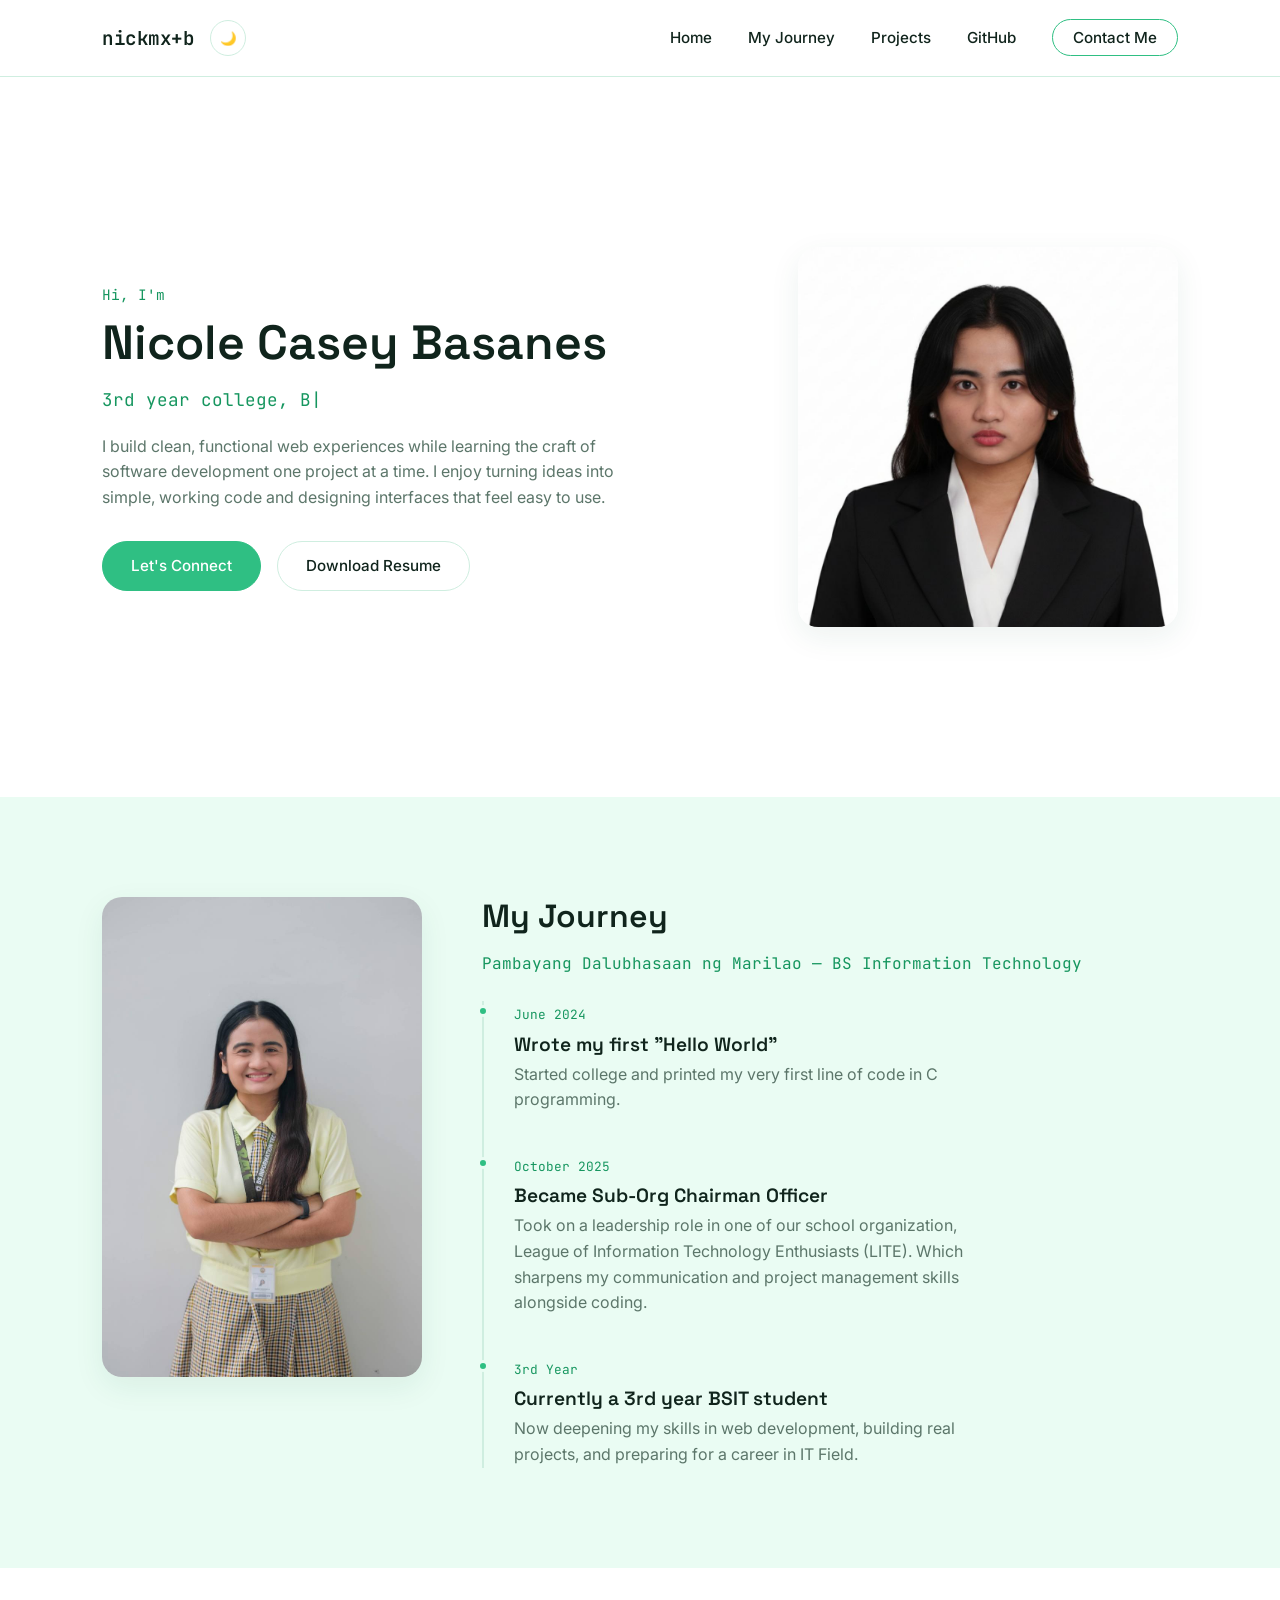
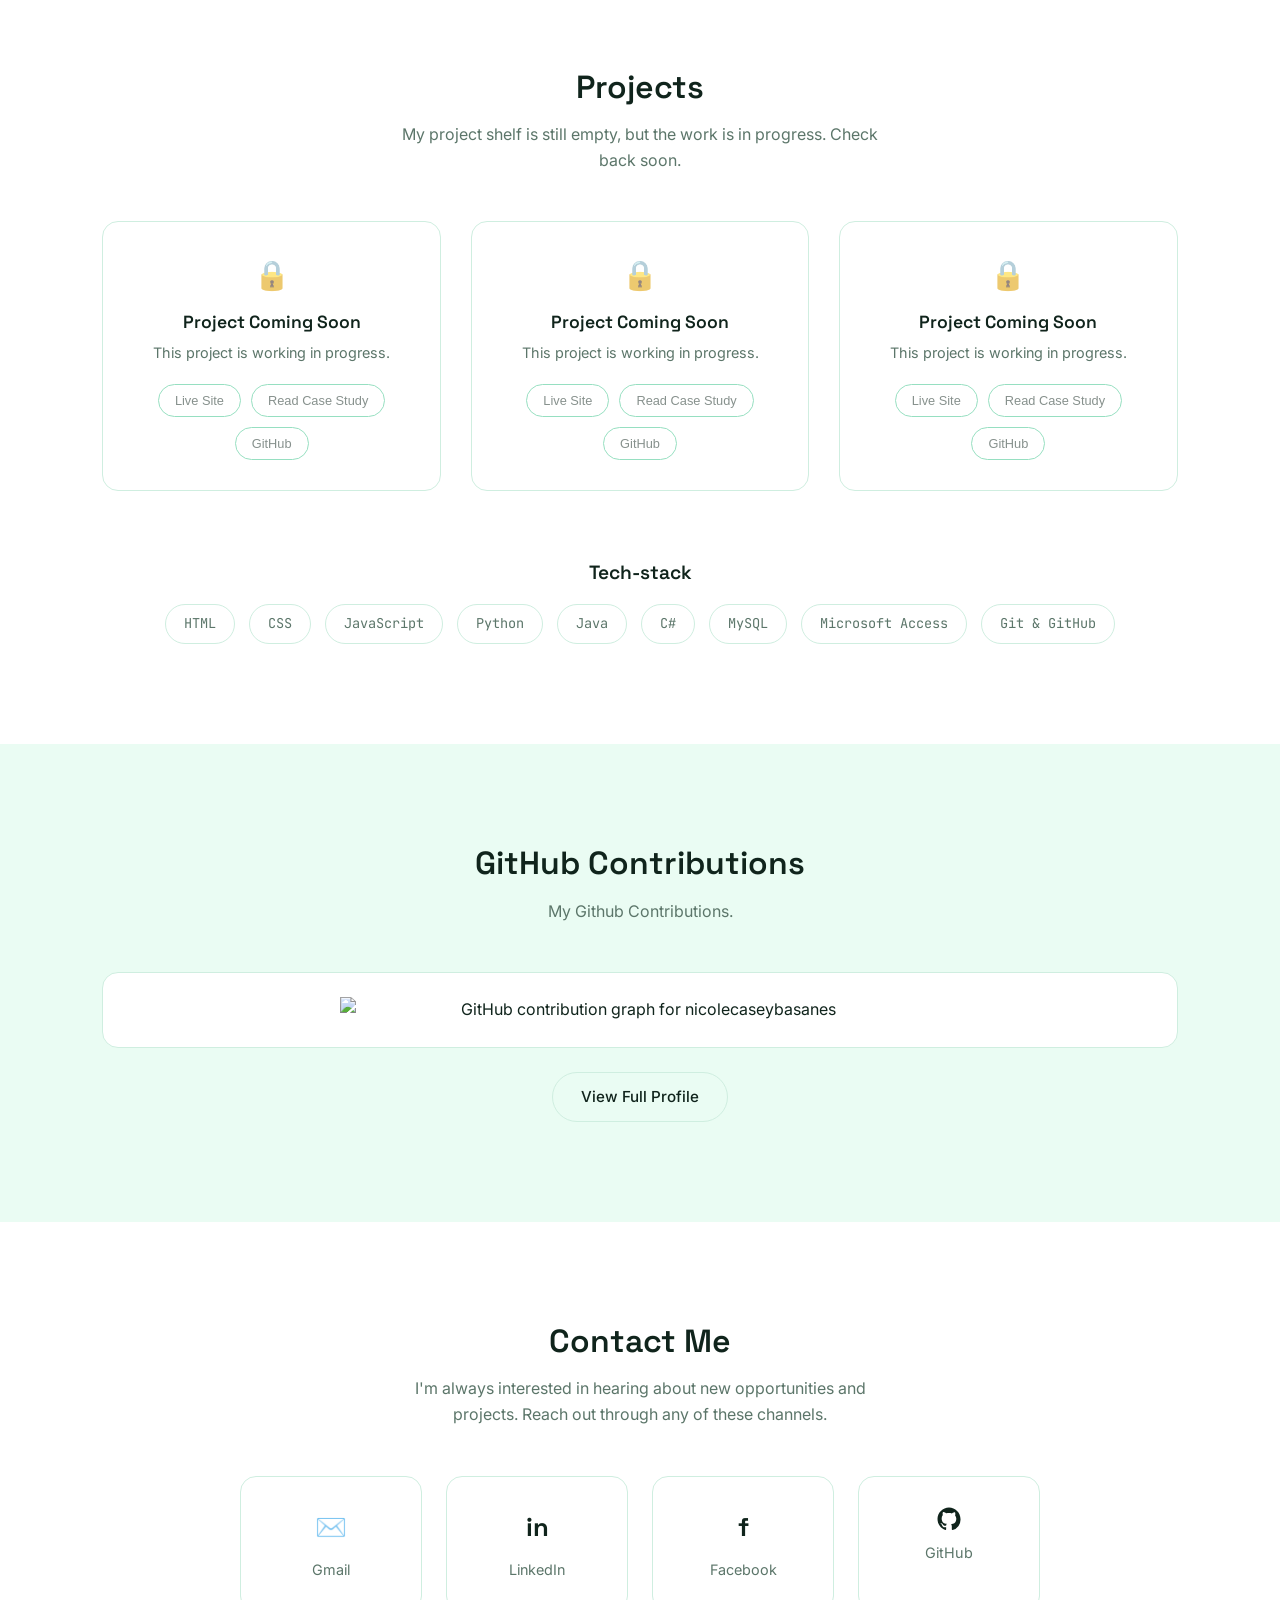
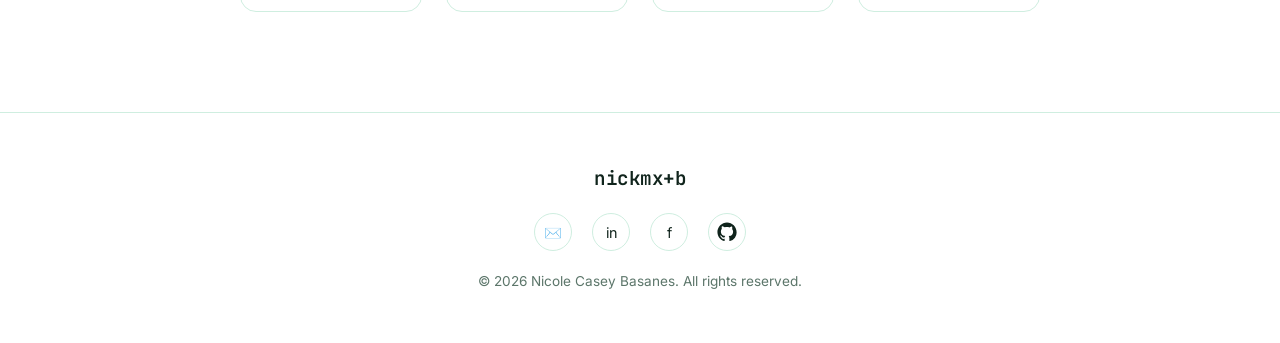
==== index.html @ 247e7fe1 "Added CSS" ====
<!DOCTYPE html>
<html lang="en">
<head>
  <meta charset="UTF-8">
  <meta name="viewport" content="width=device-width, initial-scale=1.0">
  <title>nickmx+b — Portfolio</title>

  <!-- Google Fonts: Space Grotesk (headings), Inter (body), JetBrains Mono (code/logo feel) -->
  <link rel="preconnect" href="https://fonts.googleapis.com">
  <link href="https://fonts.googleapis.com/css2?family=Space+Grotesk:wght@500;600;700&family=Inter:wght@400;500;600&family=JetBrains+Mono:wght@400;500;600&display=swap" rel="stylesheet">

  <!-- External stylesheet -->
  <link rel="stylesheet" href="css/style.css">
</head>
<body>

  <!-- ================= HEADER ================= -->
  <!-- Sticky header: logo + dark mode toggle on the left, nav on the right -->
  <header class="site-header">
    <div class="header-left">
      <span class="logo">nickmx+b</span>

      <!-- Dark mode toggle button -->
      <button id="theme-toggle" class="theme-toggle" aria-label="Toggle dark mode">
        <span class="toggle-icon">🌙</span>
      </button>
    </div>

    <nav class="site-nav">
      <ul class="nav-list">
        <li><a href="#home" class="nav-link">Home</a></li>
        <li><a href="#journey" class="nav-link">My Journey</a></li>
        <li><a href="#projects" class="nav-link">Projects</a></li>
        <li><a href="#github" class="nav-link">GitHub</a></li>
        <li><a href="#contact" class="nav-link nav-contact">Contact Me</a></li>
      </ul>
    </nav>
  </header>

  <main>

    <!-- ================= HOME / HERO SECTION ================= -->
    <section id="home" class="hero">
      <div class="hero-text">
        <p class="hero-eyebrow">Hi, I'm</p>
        <h1 class="hero-name">Nicole Casey Basanes</h1>

        <!-- Typing animation text, driven by script.js -->
        <p class="typing-line">
          <span id="typing-text"></span><span class="cursor">|</span>
        </p>

        <p class="hero-desc">
          I build clean, functional web experiences while learning the craft of software
          development one project at a time. I enjoy turning ideas into simple, working code
          and designing interfaces that feel easy to use.
        </p>

        <!-- Two hero actions: scroll to contact, and download resume -->
        <div class="hero-actions">
          <a href="#contact" class="btn btn-primary">Let's Connect</a>

          <!-- Replace "resume.pdf" with your actual resume file placed in this same folder -->
          <a href="resume.pdf" class="btn btn-outline" download>Download Resume</a>
        </div>
      </div>

      <div class="hero-image">
        <!-- Replace this src with your own photo -->
        <img src="images/photo_2026-05-23_23-17-02.jpg" alt="Photo of Nicole Casey Basanes">
      </div>
    </section>

    <!-- ================= MY JOURNEY SECTION ================= -->
    <section id="journey" class="journey">
      <div class="journey-image">
        
        <img src="images/photo_2026-07-13_17-02-26.jpg" alt="Photo of Nicole Casey Basanes">
      </div>

      <div class="journey-content">
        <h2 class="section-title">My Journey</h2>
        <p class="journey-school">Pambayang Dalubhasaan ng Marilao — BS Information Technology</p>
        <!-- Timeline styled like a git commit log — dots connected by a line -->
        <ol class="timeline">
          <li class="timeline-item">
            <span class="timeline-dot"></span>
            <div class="timeline-body">
              <span class="timeline-tag">June 2024</span>
              <h3 class="timeline-title">Wrote my first "Hello World"</h3>
              <p class="timeline-text">
                Started college and printed my very first line of code in C programming. 
              </p>
            </div>
          </li>

          <li class="timeline-item">
            <span class="timeline-dot"></span>
            <div class="timeline-body">
              <span class="timeline-tag">October 2025</span>
              <h3 class="timeline-title">Became Sub-Org Chairman Officer</h3>
              <p class="timeline-text">
                Took on a leadership role in one of our school organization, League of Information Technology Enthusiasts (LITE). Which sharpens my
                communication and project management skills alongside coding.
              </p>
            </div>
          </li>

          <li class="timeline-item">
            <span class="timeline-dot"></span>
            <div class="timeline-body">
              <span class="timeline-tag">3rd Year</span>
              <h3 class="timeline-title">Currently a 3rd year BSIT student</h3>
              <p class="timeline-text">
                Now deepening my skills in web development, building real projects,
                and preparing for a career in IT Field.
              </p>
            </div>
          </li>
        </ol>
      </div>
    </section>

    <!-- ================= PROJECTS SECTION ================= -->
    <section id="projects" class="projects">
      <h2 class="section-title center">Projects</h2>
      <p class="section-subtitle">
        My project shelf is still empty, but the work is in progress. Check back soon.
      </p>

      <div class="project-grid">

        <!-- Locked project card 1 -->
        <article class="project-card locked">
          <div class="lock-icon">🔒</div>
          <h3 class="project-title">Project Coming Soon</h3>
          <p class="project-desc">This project is working in progress.</p>
          <div class="project-actions">
            <button class="btn btn-ghost" disabled>Live Site</button>
            <button class="btn btn-ghost" disabled>Read Case Study</button>
            <button class="btn btn-ghost" disabled>GitHub</button>
          </div>
        </article>

        <!-- Locked project card 2 -->
        <article class="project-card locked">
          <div class="lock-icon">🔒</div>
          <h3 class="project-title">Project Coming Soon</h3>
          <p class="project-desc">This project is working in progress.</p>
          <div class="project-actions">
            <button class="btn btn-ghost" disabled>Live Site</button>
            <button class="btn btn-ghost" disabled>Read Case Study</button>
            <button class="btn btn-ghost" disabled>GitHub</button>
          </div>
        </article>

        <!-- Locked project card 3 -->
        <article class="project-card locked">
          <div class="lock-icon">🔒</div>
          <h3 class="project-title">Project Coming Soon</h3>
          <p class="project-desc">This project is working in progress.</p>
          <div class="project-actions">
            <button class="btn btn-ghost" disabled>Live Site</button>
            <button class="btn btn-ghost" disabled>Read Case Study</button>
            <button class="btn btn-ghost" disabled>GitHub</button>
          </div>
        </article>

      </div>

      <!-- Tech stack row at the bottom of the projects section -->
      <div class="tech-stack">
        <h3 class="tech-stack-title">Tech-stack</h3>
        <ul class="tech-list">
          <li>HTML</li>
          <li>CSS</li>
          <li>JavaScript</li>
          <li>Python</li>
          <li>Java</li>
          <li>C#</li>
          <li>MySQL</li>
          <li>Microsoft Access</li>
          <li>Git &amp; GitHub</li>
        </ul>
      </div>
    </section>

    <!-- ================= GITHUB CONTRIBUTIONS SECTION ================= -->
   
    <section id="github" class="github-section">
      <h2 class="section-title center">GitHub Contributions</h2>
      <p class="section-subtitle">
        My Github Contributions.
      </p>

      <div class="github-graph-wrapper">
        <img
          class="github-graph"
          src="https://ghchart.rshah.org/2fbf83/nicolecaseybasanes"
          alt="GitHub contribution graph for nicolecaseybasanes">
      </div>

      <a href="https://github.com/nicolecaseybasanes" target="_blank" rel="noopener noreferrer" class="btn btn-outline github-profile-link">
        View Full Profile
      </a>
    </section>

    <!-- ================= CONTACT SECTION ================= -->
    <section id="contact" class="contact">
      <h2 class="section-title center">Contact Me</h2>
      <p class="section-subtitle">I'm always interested in hearing about new opportunities and projects. Reach out through any of these channels.</p>

      <div class="contact-grid">

        <!-- Gmail button opens Gmail compose with the receiver pre-filled -->
        <a class="contact-card"
           href="https://mail.google.com/mail/?view=cm&fs=1&to=nicolecasey.basanes@gmail.com"
           target="_blank" rel="noopener noreferrer">
          <span class="contact-icon">✉️</span>
          <span class="contact-label">Gmail</span>
        </a>

        <a class="contact-card" href="https://linkedin.com/in/nicole-casey-basanes-026330378" target="_blank" rel="noopener noreferrer">
          <span class="contact-icon">in</span>
          <span class="contact-label">LinkedIn</span>
        </a>

        <a class="contact-card" href="https://www.facebook.com/nickyhindiminaj" target="_blank" rel="noopener noreferrer">
          <span class="contact-icon">f</span>
          <span class="contact-label">Facebook</span>
        </a>

        <a class="contact-card" href="https://github.com/nicolecaseybasanes" target="_blank" rel="noopener noreferrer">
            <span class="contact-icon">
               <svg viewBox="0 0 24 24" aria-hidden="true">
                    <path fill="currentColor" d="M12 .5C5.73.5.5 5.73.5 12c0 5.08 3.29 9.39 7.86 10.91.58.11.79-.25.79-.56v-2.17c-3.2.7-3.87-1.54-3.87-1.54-.53-1.33-1.28-1.68-1.28-1.68-1.04-.71.08-.7.08-.7 1.15.08 1.76 1.18 1.76 1.18 1.02 1.75 2.68 1.25 3.33.96.1-.74.4-1.25.73-1.54-2.55-.29-5.23-1.28-5.23-5.69 0-1.26.45-2.29 1.18-3.1-.12-.29-.51-1.47.11-3.06 0 0 .96-.31 3.15 1.18A10.9 10.9 0 0 1 12 6.12c.97 0 1.94.13 2.85.38 2.19-1.49 3.15-1.18 3.15-1.18.62 1.59.23 2.77.11 3.06.73.81 1.18 1.84 1.18 3.1 0 4.42-2.69 5.39-5.25 5.67.41.35.78 1.04.78 2.1v3.1c0 .31.21.67.8.56A10.5 10.5 0 0 0 23.5 12C23.5 5.73 18.27.5 12 .5z"/>
               </svg>
            </span>
                <span class="contact-label">GitHub</span>
        </a>

      </div>
    </section>

  </main>

  <!-- ================= FOOTER ================= -->
  <footer class="site-footer">
    <span class="logo footer-logo">nickmx+b</span>

    <ul class="footer-socials">
      <li><a href="https://mail.google.com/mail/?view=cm&fs=1&to=nicolecasey.basanes@gmail.com" target="_blank" rel="noopener noreferrer" aria-label="Email">✉️</a></li>
      <li><a href="https://linkedin.com/in/nicole-casey-basanes-026330378" target="_blank" rel="noopener noreferrer" aria-label="LinkedIn">in</a></li>
      <li><a href="https://www.facebook.com/nickyhindiminaj" target="_blank" rel="noopener noreferrer" aria-label="Facebook">f</a></li>
      <li>
        <a href="https://github.com/nicolecaseybasanes"
            target="_blank"
            rel="noopener noreferrer"
            aria-label="GitHub">
                <svg viewBox="0 0 24 24" aria-hidden="true">
                <path fill="currentColor" d="M12 .5C5.73.5.5 5.73.5 12c0 5.08 3.29 9.39 7.86 10.91.58.11.79-.25.79-.56v-2.17c-3.2.7-3.87-1.54-3.87-1.54-.53-1.33-1.28-1.68-1.28-1.68-1.04-.71.08-.7.08-.7 1.15.08 1.76 1.18 1.76 1.18 1.02 1.75 2.68 1.25 3.33.96.1-.74.4-1.25.73-1.54-2.55-.29-5.23-1.28-5.23-5.69 0-1.26.45-2.29 1.18-3.1-.12-.29-.51-1.47.11-3.06 0 0 .96-.31 3.15 1.18A10.9 10.9 0 0 1 12 6.12c.97 0 1.94.13 2.85.38 2.19-1.49 3.15-1.18 3.15-1.18.62 1.59.23 2.77.11 3.06.73.81 1.18 1.84 1.18 3.1 0 4.42-2.69 5.39-5.25 5.67.41.35.78 1.04.78 2.1v3.1c0 .31.21.67.8.56A10.5 10.5 0 0 0 23.5 12C23.5 5.73 18.27.5 12 .5z"/>
                </svg>
        </a>
     </li>
    </ul>

    <p class="footer-copy">&copy; 2026 Nicole Casey Basanes. All rights reserved.</p>
  </footer>

  <!-- External JavaScript -->
  <script src="js/script.js"></script>
</body>
</html>
---- css/style.css ----
/* =====================================================
   THEME VARIABLES
   Light mode = mint green + white
   Dark mode  = black + white
   Switching [data-theme="dark"] on <html> swaps the values below
===================================================== */
:root {
  --bg: #ffffff;
  --bg-alt: #eafcf3;       /* soft mint background for alt sections */
  --accent: #2fbf83;       /* mint green accent */
  --accent-strong: #16965f;
  --text: #10241c;
  --muted: #5c766a;
  --border: #cfeee0;
  --card-bg: #ffffff;
  --shadow: 0 10px 30px rgba(20, 90, 60, 0.08);
}

html[data-theme="dark"] {
  --bg: #0a0a0a;
  --bg-alt: #141414;
  --accent: #ffffff;
  --accent-strong: #d9d9d9;
  --text: #f5f5f5;
  --muted: #9a9a9a;
  --border: #2b2b2b;
  --card-bg: #121212;
  --shadow: 0 10px 30px rgba(0, 0, 0, 0.5);
}

/* =====================================================
   RESET & BASE
===================================================== */
* {
  margin: 0;
  padding: 0;
  box-sizing: border-box;
}

body {
  font-family: 'Inter', sans-serif;
  background-color: var(--bg);
  color: var(--text);
  line-height: 1.6;
  transition: background-color 0.4s ease, color 0.4s ease;
}

h1, h2, h3 {
  font-family: 'Space Grotesk', sans-serif;
  font-weight: 600;
  line-height: 1.2;
}

ul {
  list-style: none;
}

a {
  text-decoration: none;
  color: inherit;
}

img {
  max-width: 100%;
  display: block;
}

section {
  padding: 100px 8%;
}

.section-title {
  font-size: 2rem;
  margin-bottom: 1rem;
}

.section-title.center {
  text-align: center;
}

.section-subtitle {
  color: var(--muted);
  text-align: center;
  max-width: 500px;
  margin: 0 auto 3rem;
}

/* Reusable button styles */
.btn {
  display: inline-block;
  padding: 12px 28px;
  border-radius: 30px;
  font-weight: 500;
  font-size: 0.95rem;
  border: 1px solid var(--accent);
  cursor: pointer;
  transition: all 0.3s ease;
  background: transparent;
  color: var(--text);
}

.btn-primary {
  background-color: var(--accent);
  color: var(--bg);
  border-color: var(--accent);
}

.btn-primary:hover {
  background-color: var(--accent-strong);
  border-color: var(--accent-strong);
}

.btn-ghost {
  font-size: 0.8rem;
  padding: 8px 16px;
  opacity: 0.5;
}

.btn-outline {
  background: transparent;
  color: var(--text);
  border-color: var(--border);
}

.btn-outline:hover {
  border-color: var(--accent);
  color: var(--accent-strong);
}

/* =====================================================
   HEADER — sticky, logo/toggle on left, nav on right
===================================================== */
.site-header {
  position: sticky;
  top: 0;
  z-index: 100;
  display: flex;
  justify-content: space-between;
  align-items: center;
  padding: 20px 8%;
  background-color: var(--bg);
  border-bottom: 1px solid var(--border);
  transition: background-color 0.4s ease, border-color 0.4s ease;
}

.header-left {
  display: flex;
  align-items: center;
  gap: 16px;
}

.logo {
  font-family: 'JetBrains Mono', monospace;
  font-weight: 600;
  font-size: 1.2rem;
  letter-spacing: -0.5px;
}

/* Dark mode toggle button */
.theme-toggle {
  background: none;
  border: 1px solid var(--border);
  border-radius: 50%;
  width: 36px;
  height: 36px;
  cursor: pointer;
  display: flex;
  align-items: center;
  justify-content: center;
  transition: transform 0.3s ease, border-color 0.3s ease;
}

.theme-toggle:hover {
  transform: rotate(15deg);
  border-color: var(--accent);
}

/* Navigation — right side, simple underline transition on hover */
.nav-list {
  display: flex;
  align-items: center;
  gap: 36px;
}

.nav-link {
  position: relative;
  font-size: 0.95rem;
  font-weight: 500;
  padding-bottom: 4px;
}

.nav-link::after {
  content: "";
  position: absolute;
  left: 0;
  bottom: 0;
  width: 0%;
  height: 2px;
  background-color: var(--accent);
  transition: width 0.3s ease;
}

.nav-link:hover::after {
  width: 100%;
}

/* Contact Me nav item has a circle outline around it */
.nav-contact {
  border: 1px solid var(--accent);
  border-radius: 30px;
  padding: 8px 20px;
  transition: background-color 0.3s ease, color 0.3s ease;
}

.nav-contact::after {
  display: none; /* no underline needed, it already has a circle */
}

.nav-contact:hover {
  background-color: var(--accent);
  color: var(--bg);
}

/* =====================================================
   HERO / HOME SECTION
===================================================== */
.hero {
  display: flex;
  align-items: center;
  justify-content: space-between;
  gap: 60px;
  min-height: 80vh;
}

.hero-text {
  flex: 1;
  max-width: 560px;
}

.hero-eyebrow {
  color: var(--accent-strong);
  font-family: 'JetBrains Mono', monospace;
  font-size: 0.9rem;
  margin-bottom: 8px;
}

.hero-name {
  font-size: 3rem;
  margin-bottom: 14px;
}

/* Typing animation line, styled like a terminal prompt */
.typing-line {
  font-family: 'JetBrains Mono', monospace;
  font-size: 1.1rem;
  color: var(--accent-strong);
  margin-bottom: 20px;
  min-height: 1.6rem;
}

.cursor {
  display: inline-block;
  animation: blink 1s step-start infinite;
}

@keyframes blink {
  50% { opacity: 0; }
}

.hero-desc {
  color: var(--muted);
  margin-bottom: 30px;
}

/* Row holding the two hero buttons */
.hero-actions {
  display: flex;
  flex-wrap: wrap;
  gap: 16px;
}

.hero-image {
  flex: 1;
  max-width: 380px;
}

.hero-image img {
  border-radius: 20px;
  box-shadow: var(--shadow);
}

/* =====================================================
   JOURNEY SECTION — photo left, timeline right
===================================================== */
.journey {
  display: flex;
  align-items: flex-start;
  gap: 60px;
  background-color: var(--bg-alt);
}

.journey-school {
  font-family: 'JetBrains Mono', monospace;
  color: var(--accent-strong);
  margin-bottom: 24px;
}

.journey-image {
  flex: 1;
  max-width: 320px;
  position: sticky;
  top: 120px;
}

.journey-image img {
  border-radius: 20px;
  box-shadow: var(--shadow);
}

.journey-content {
  flex: 1.4;
}

/* Timeline styled like a git commit log */
.timeline {
  position: relative;
  padding-left: 30px;
  border-left: 2px solid var(--border);
  list-style: none;
}

.timeline-item {
  position: relative;
  padding-bottom: 40px;
}

.timeline-item:last-child {
  padding-bottom: 0;
}

.timeline-dot {
  position: absolute;
  left: -37px;
  top: 4px;
  width: 12px;
  height: 12px;
  border-radius: 50%;
  background-color: var(--accent);
  border: 3px solid var(--bg-alt);
}

.timeline-tag {
  font-family: 'JetBrains Mono', monospace;
  font-size: 0.8rem;
  color: var(--accent-strong);
}

.timeline-title {
  font-size: 1.2rem;
  margin: 6px 0;
}

.timeline-text {
  color: var(--muted);
  max-width: 480px;
}

/* =====================================================
   PROJECTS SECTION — locked cards + tech stack
===================================================== */
.project-grid {
  display: grid;
  grid-template-columns: repeat(auto-fit, minmax(260px, 1fr));
  gap: 30px;
  margin-bottom: 70px;
}

.project-card {
  background-color: var(--card-bg);
  border: 1px solid var(--border);
  border-radius: 16px;
  padding: 30px;
  text-align: center;
  transition: transform 0.3s ease, box-shadow 0.3s ease;
}

.project-card:hover {
  transform: translateY(-6px);
  box-shadow: var(--shadow);
}

.lock-icon {
  font-size: 1.8rem;
  margin-bottom: 14px;
  opacity: 0.6;
}

.project-title {
  font-size: 1.1rem;
  margin-bottom: 8px;
}

.project-desc {
  color: var(--muted);
  font-size: 0.9rem;
  margin-bottom: 20px;
}

.project-actions {
  display: flex;
  flex-wrap: wrap;
  gap: 10px;
  justify-content: center;
}

.project-actions .btn-ghost {
  cursor: not-allowed;
}

/* Tech stack row */
.tech-stack {
  text-align: center;
}

.tech-stack-title {
  font-size: 1.2rem;
  margin-bottom: 20px;
}

.tech-list {
  display: flex;
  flex-wrap: wrap;
  justify-content: center;
  gap: 14px;
}

.tech-list li {
  font-family: 'JetBrains Mono', monospace;
  font-size: 0.85rem;
  padding: 8px 18px;
  border: 1px solid var(--border);
  border-radius: 30px;
  color: var(--muted);
}

/* =====================================================
   GITHUB CONTRIBUTIONS SECTION
===================================================== */
.github-section {
  text-align: center;
  background-color: var(--bg-alt);
}

.github-graph-wrapper {
  overflow-x: auto;              /* lets the graph scroll on small screens instead of squishing */
  background-color: var(--card-bg);
  border: 1px solid var(--border);
  border-radius: 16px;
  padding: 24px;
  margin-bottom: 24px;
  display: flex;
  justify-content: center;
}

.github-graph {
  min-width: 600px;              /* keeps the graph readable when the wrapper scrolls */
}

/* =====================================================
   CONTACT SECTION
===================================================== */
.contact-grid {
  display: grid;
  grid-template-columns: repeat(auto-fit, minmax(160px, 1fr));
  gap: 24px;
  max-width: 800px;
  margin: 0 auto;
}

.contact-card {
  display: flex;
  flex-direction: column;
  align-items: center;
  gap: 10px;
  padding: 30px 20px;
  border: 1px solid var(--border);
  border-radius: 16px;
  transition: transform 0.3s ease, border-color 0.3s ease, box-shadow 0.3s ease;
}

.contact-card:hover {
  transform: translateY(-6px);
  border-color: var(--accent);
  box-shadow: var(--shadow);
}

.contact-icon {
  font-size: 1.6rem;
  font-family: 'Space Grotesk', sans-serif;
  font-weight: 700;
}
.contact-icon svg {
  width: 24px;
  height: 24px;
  display: block;
}
.contact-label {
  font-size: 0.9rem;
  color: var(--muted);
}

/* =====================================================
   FOOTER
===================================================== */
.site-footer {
  display: flex;
  flex-direction: column;
  align-items: center;
  gap: 20px;
  padding: 50px 8%;
  border-top: 1px solid var(--border);
  text-align: center;
}

.footer-socials {
  display: flex;
  gap: 20px;
}

.footer-socials a {
  display: flex;
  align-items: center;
  justify-content: center;
  width: 38px;
  height: 38px;
  border: 1px solid var(--border);
  border-radius: 50%;
  font-size: 0.9rem;
  transition: background-color 0.3s ease, color 0.3s ease;
}

.footer-socials a:hover {
  background-color: var(--accent);
  color: var(--bg);
}

.footer-copy {
  color: var(--muted);
  font-size: 0.85rem;
}
footer svg {
  width: 20px;
  height: 20px;
  display: block;
}

/* =====================================================
   RESPONSIVE — stack layouts on smaller screens
===================================================== */
@media (max-width: 900px) {
  .site-header {
    flex-direction: column;
    gap: 16px;
  }

  .nav-list {
    gap: 20px;
    flex-wrap: wrap;
    justify-content: center;
  }

  .hero,
  .journey {
    flex-direction: column;
  }

  .journey-image {
    position: static;
    max-width: 260px;
  }

  .hero-image {
    order: -1;
    max-width: 260px;
  }
}

/* Respect users who prefer reduced motion */
@media (prefers-reduced-motion: reduce) {
  * {
    animation: none !important;
    transition: none !important;
  }
}
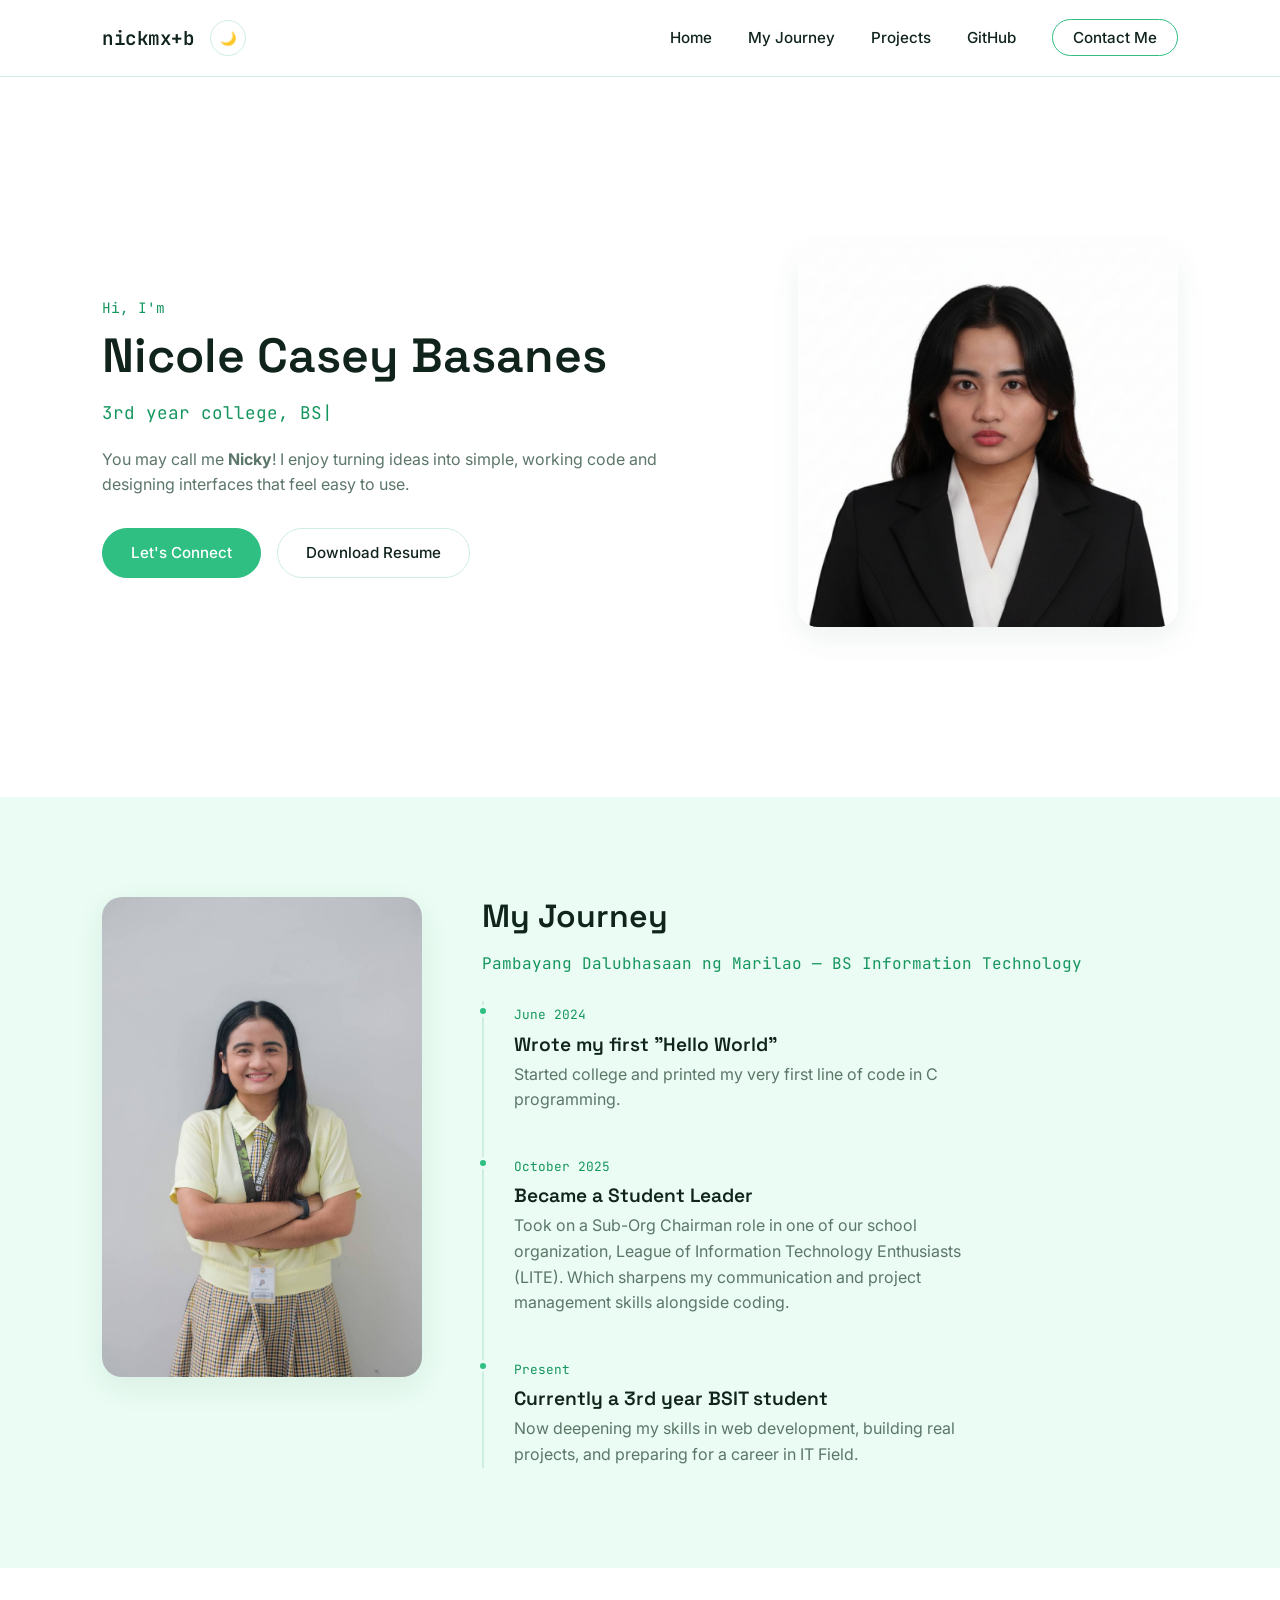
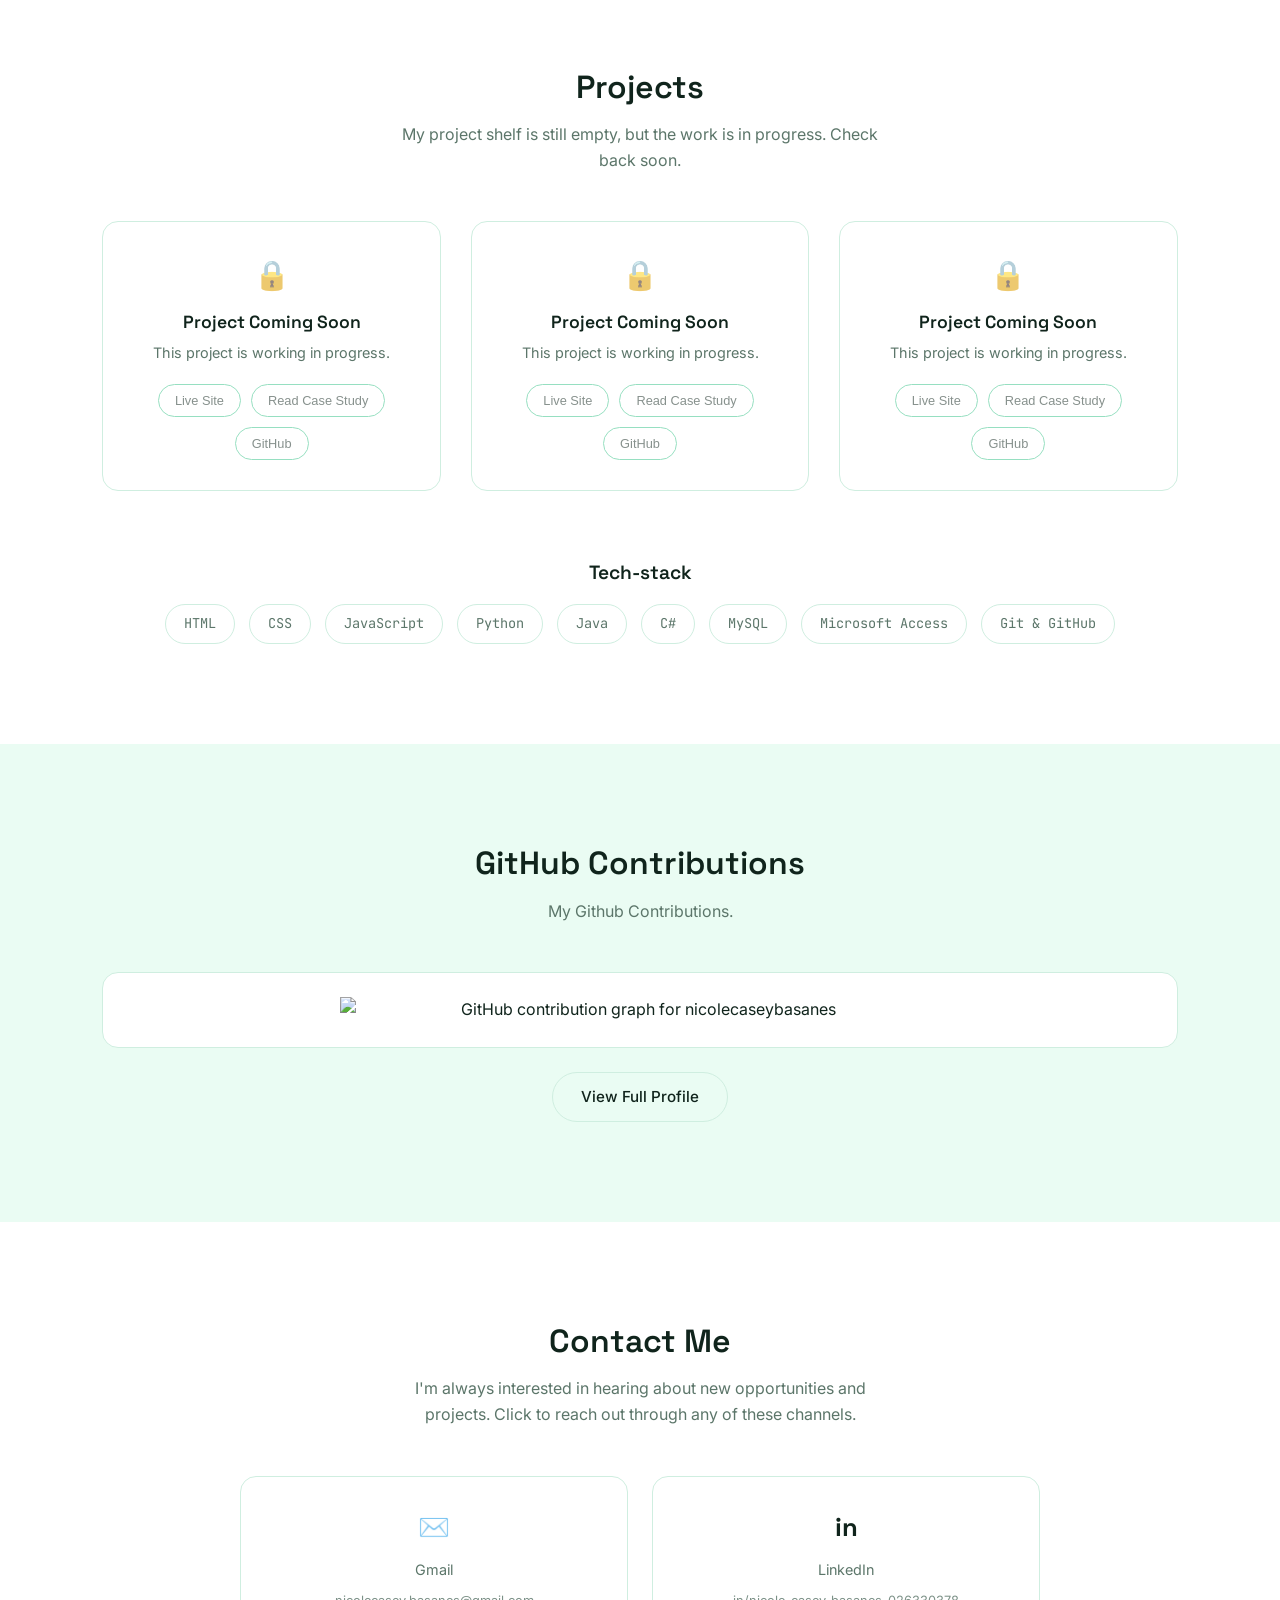
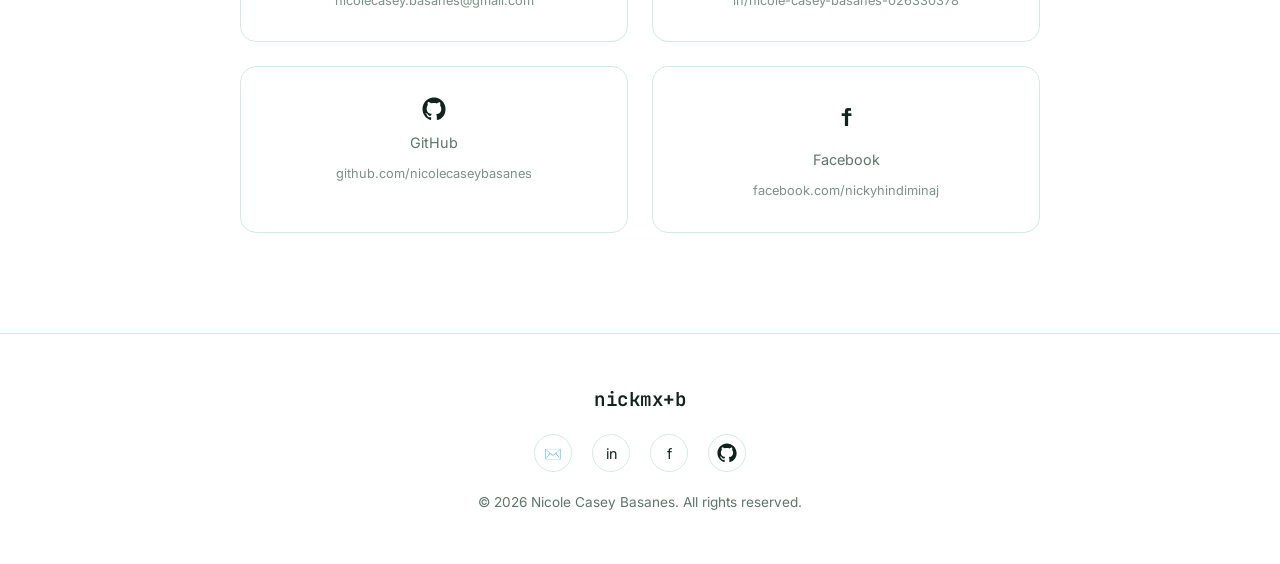
==== commit aacee284: "Add the resume" ====
--- a/index.html
+++ b/index.html
@@ -51,8 +51,7 @@
         </p>
 
         <p class="hero-desc">
-          I build clean, functional web experiences while learning the craft of software
-          development one project at a time. I enjoy turning ideas into simple, working code
+          You may call me <b>Nicky</b>! I enjoy turning ideas into simple, working code
           and designing interfaces that feel easy to use.
         </p>
 
@@ -61,7 +60,7 @@
           <a href="#contact" class="btn btn-primary">Let's Connect</a>
 
           <!-- Replace "resume.pdf" with your actual resume file placed in this same folder -->
-          <a href="resume.pdf" class="btn btn-outline" download>Download Resume</a>
+          <a href="NCMB_ATS.pdf" class="btn btn-outline" download>Download Resume</a>
         </div>
       </div>
 
@@ -98,9 +97,9 @@
             <span class="timeline-dot"></span>
             <div class="timeline-body">
               <span class="timeline-tag">October 2025</span>
-              <h3 class="timeline-title">Became Sub-Org Chairman Officer</h3>
+              <h3 class="timeline-title">Became a Student Leader</h3>
               <p class="timeline-text">
-                Took on a leadership role in one of our school organization, League of Information Technology Enthusiasts (LITE). Which sharpens my
+                Took on a Sub-Org Chairman role in one of our school organization, League of Information Technology Enthusiasts (LITE). Which sharpens my
                 communication and project management skills alongside coding.
               </p>
             </div>
@@ -109,7 +108,7 @@
           <li class="timeline-item">
             <span class="timeline-dot"></span>
             <div class="timeline-body">
-              <span class="timeline-tag">3rd Year</span>
+              <span class="timeline-tag">Present</span>
               <h3 class="timeline-title">Currently a 3rd year BSIT student</h3>
               <p class="timeline-text">
                 Now deepening my skills in web development, building real projects,
@@ -168,7 +167,7 @@
 
       </div>
 
-      <!-- Tech stack row at the bottom of the projects section -->
+      <!-- Tech stack row-->
       <div class="tech-stack">
         <h3 class="tech-stack-title">Tech-stack</h3>
         <ul class="tech-list">
@@ -208,7 +207,7 @@
     <!-- ================= CONTACT SECTION ================= -->
     <section id="contact" class="contact">
       <h2 class="section-title center">Contact Me</h2>
-      <p class="section-subtitle">I'm always interested in hearing about new opportunities and projects. Reach out through any of these channels.</p>
+      <p class="section-subtitle">I'm always interested in hearing about new opportunities and projects. Click to reach out through any of these channels.</p>
 
       <div class="contact-grid">
 
@@ -218,17 +217,17 @@
            target="_blank" rel="noopener noreferrer">
           <span class="contact-icon">✉️</span>
           <span class="contact-label">Gmail</span>
+          <span class="contact-username">nicolecasey.basanes@gmail.com</span>
+
         </a>
 
         <a class="contact-card" href="https://linkedin.com/in/nicole-casey-basanes-026330378" target="_blank" rel="noopener noreferrer">
           <span class="contact-icon">in</span>
           <span class="contact-label">LinkedIn</span>
-        </a>
-
-        <a class="contact-card" href="https://www.facebook.com/nickyhindiminaj" target="_blank" rel="noopener noreferrer">
-          <span class="contact-icon">f</span>
-          <span class="contact-label">Facebook</span>
-        </a>
+          <span class="contact-username">in/nicole-casey-basanes-026330378</span>
+        </a>
+
+        
 
         <a class="contact-card" href="https://github.com/nicolecaseybasanes" target="_blank" rel="noopener noreferrer">
             <span class="contact-icon">
@@ -237,6 +236,13 @@
                </svg>
             </span>
                 <span class="contact-label">GitHub</span>
+                <span class="contact-username">github.com/nicolecaseybasanes</span>
+        </a>
+
+        <a class="contact-card" href="https://www.facebook.com/nickyhindiminaj" target="_blank" rel="noopener noreferrer">
+          <span class="contact-icon">f</span>
+          <span class="contact-label">Facebook</span>
+          <span class="contact-username">facebook.com/nickyhindiminaj</span>
         </a>
 
       </div>
--- a/css/style.css
+++ b/css/style.css
@@ -471,7 +471,7 @@
 ===================================================== */
 .contact-grid {
   display: grid;
-  grid-template-columns: repeat(auto-fit, minmax(160px, 1fr));
+  grid-template-columns: repeat(2, 1fr);
   gap: 24px;
   max-width: 800px;
   margin: 0 auto;
@@ -508,6 +508,13 @@
   font-size: 0.9rem;
   color: var(--muted);
 }
+.contact-username {
+  font-size: 0.8rem;
+  color: var(--muted);
+  opacity: 0.8;
+  text-align: center;
+}
+
 
 /* =====================================================
    FOOTER
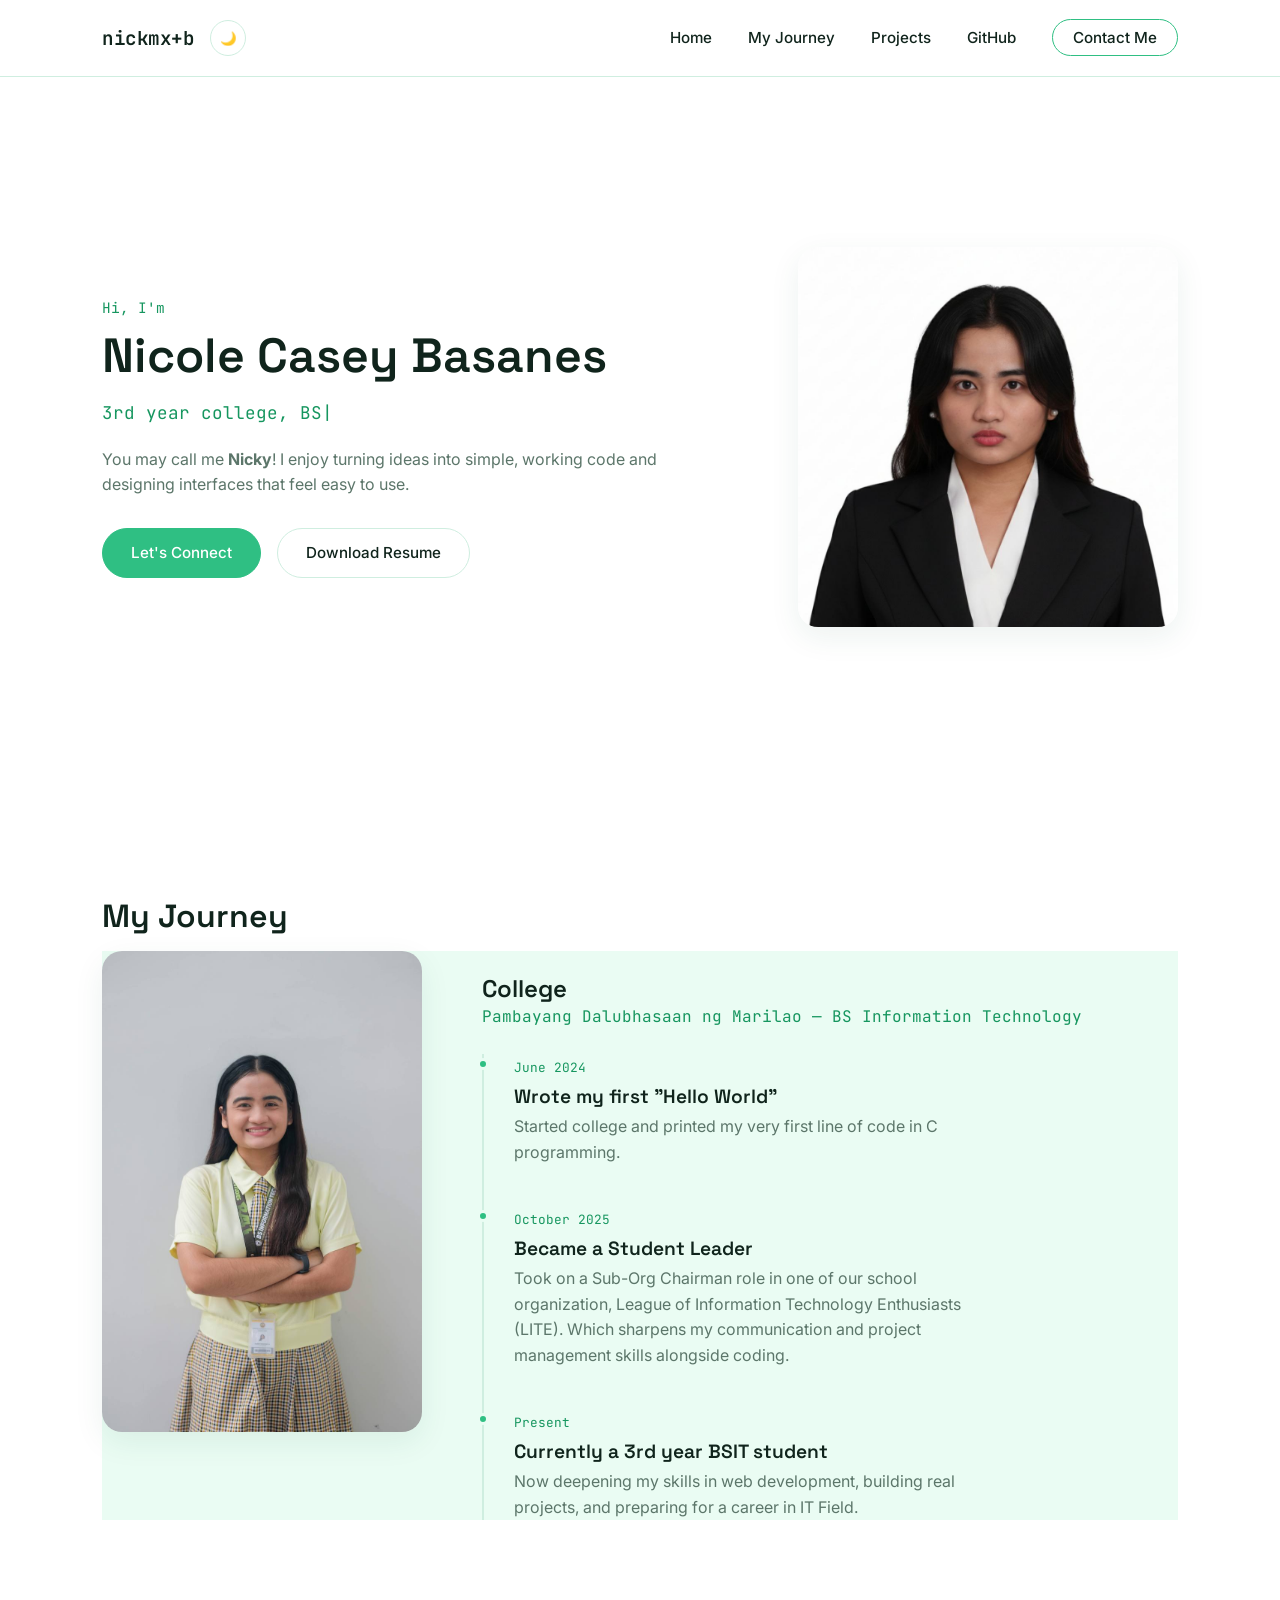
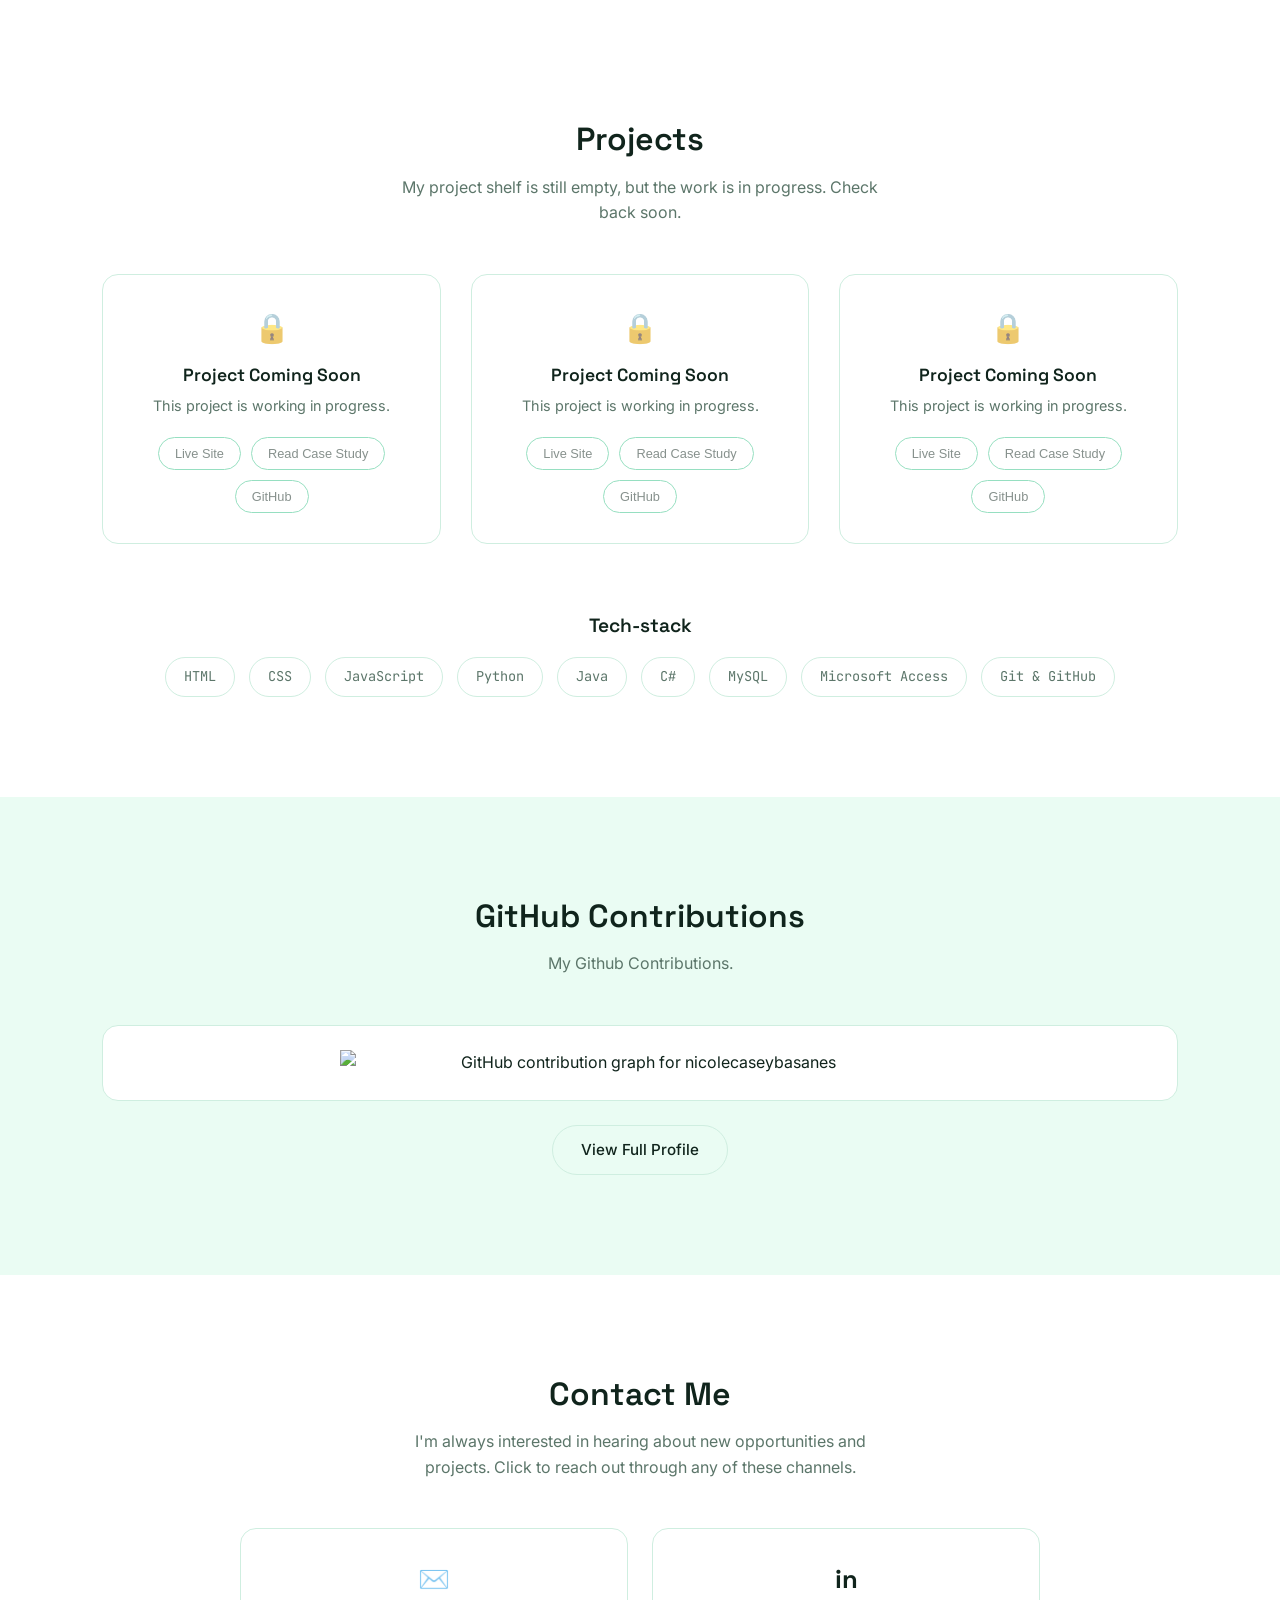
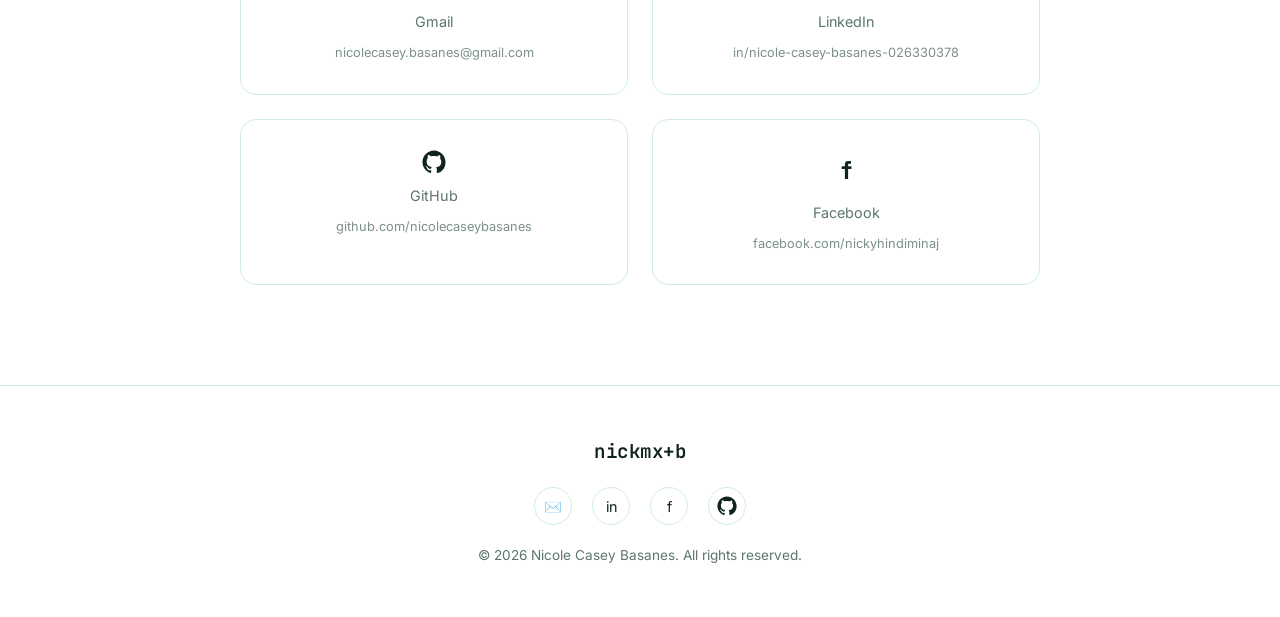
==== commit b5290d37: "modified css and index" ====
--- a/index.html
+++ b/index.html
@@ -72,14 +72,19 @@
 
     <!-- ================= MY JOURNEY SECTION ================= -->
     <section id="journey" class="journey">
+       <h2 class="section-title">My Journey</h2>
+
+<div class="journey-columns">
       <div class="journey-image">
         
         <img src="images/photo_2026-07-13_17-02-26.jpg" alt="Photo of Nicole Casey Basanes">
       </div>
 
       <div class="journey-content">
-        <h2 class="section-title">My Journey</h2>
+       
+        <p class="journey-school"><h1>College</h1></p>
         <p class="journey-school">Pambayang Dalubhasaan ng Marilao — BS Information Technology</p>
+         
         <!-- Timeline styled like a git commit log — dots connected by a line -->
         <ol class="timeline">
           <li class="timeline-item">
@@ -119,7 +124,7 @@
         </ol>
       </div>
     </section>
-
+</div>
     <!-- ================= PROJECTS SECTION ================= -->
     <section id="projects" class="projects">
       <h2 class="section-title center">Projects</h2>
--- a/css/style.css
+++ b/css/style.css
@@ -292,7 +292,7 @@
 /* =====================================================
    JOURNEY SECTION — photo left, timeline right
 ===================================================== */
-.journey {
+.journey-columns {
   display: flex;
   align-items: flex-start;
   gap: 60px;
@@ -570,6 +570,10 @@
     gap: 16px;
   }
 
+  .contact-grid {
+  grid-template-columns: 1fr;
+  }
+
   .nav-list {
     gap: 20px;
     flex-wrap: wrap;
@@ -577,7 +581,7 @@
   }
 
   .hero,
-  .journey {
+  .journey-columns {
     flex-direction: column;
   }
 
@@ -598,4 +602,6 @@
     animation: none !important;
     transition: none !important;
   }
+
+  
 }
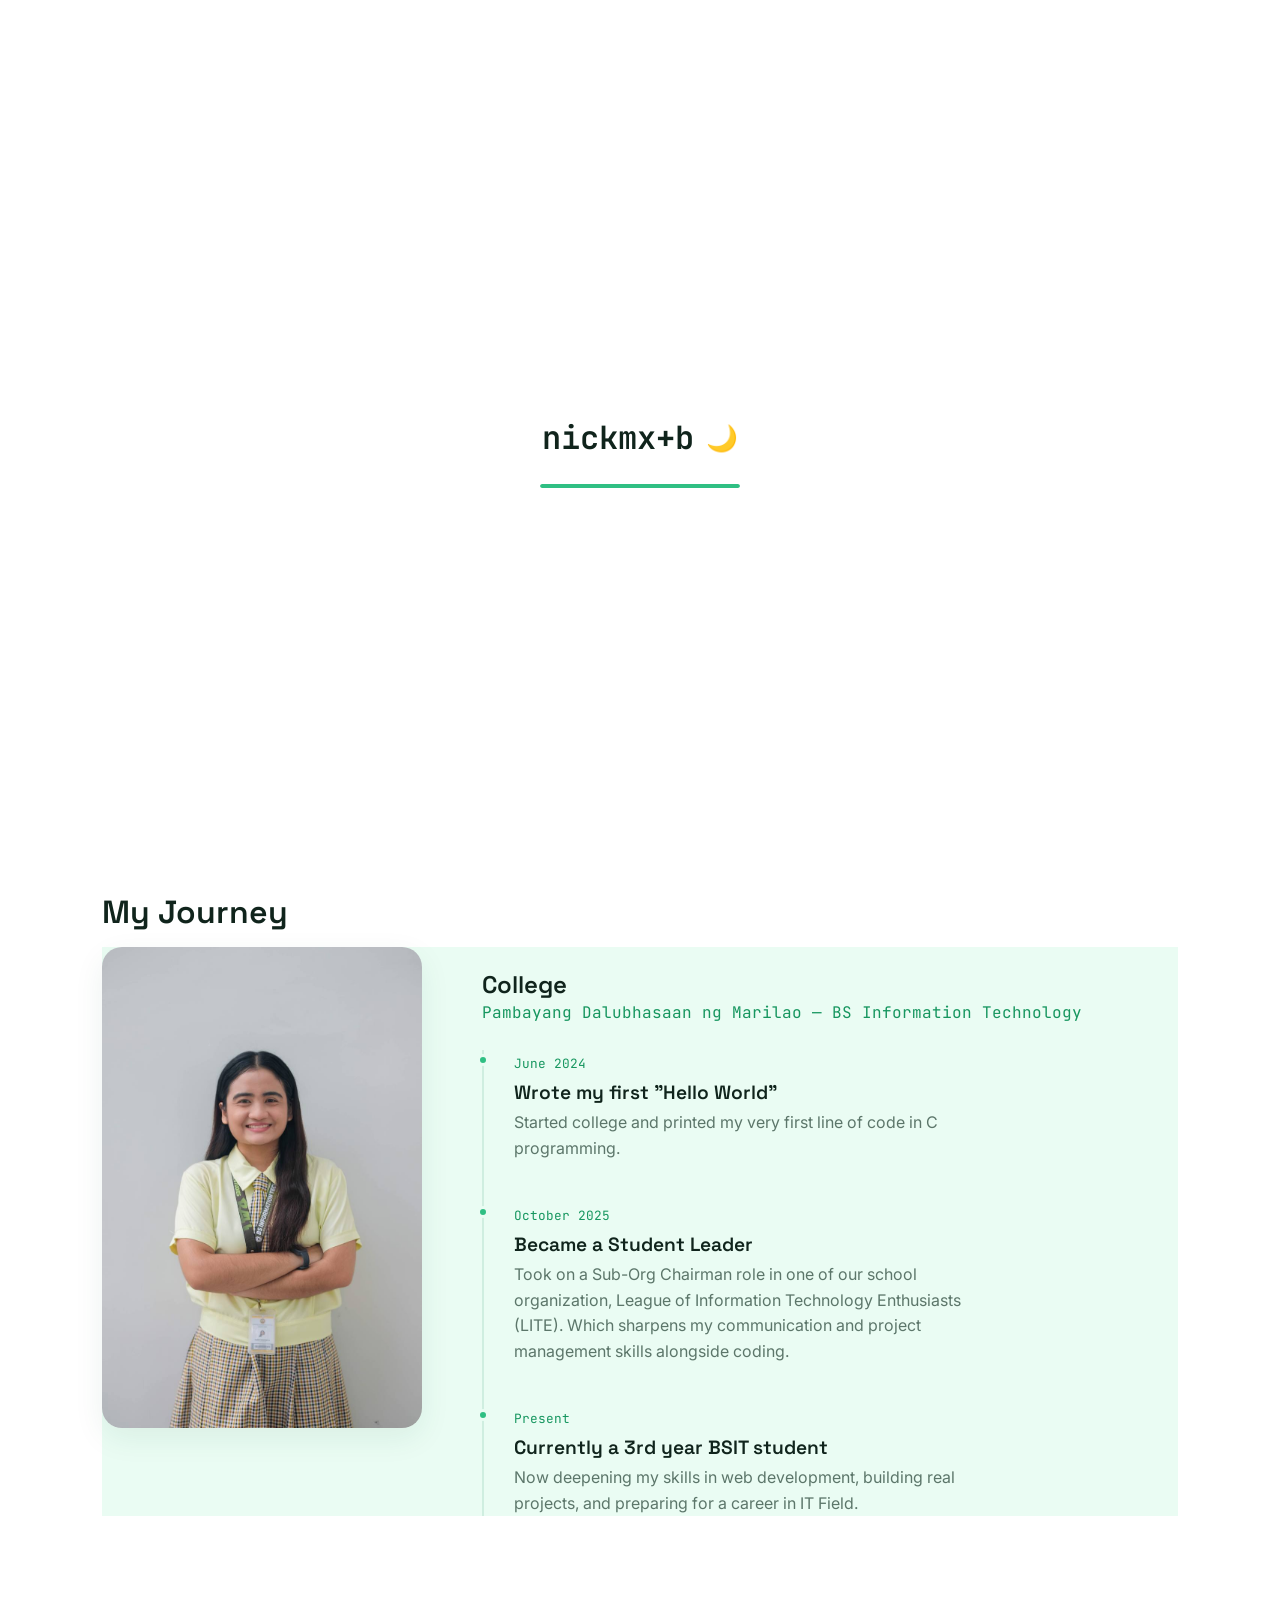
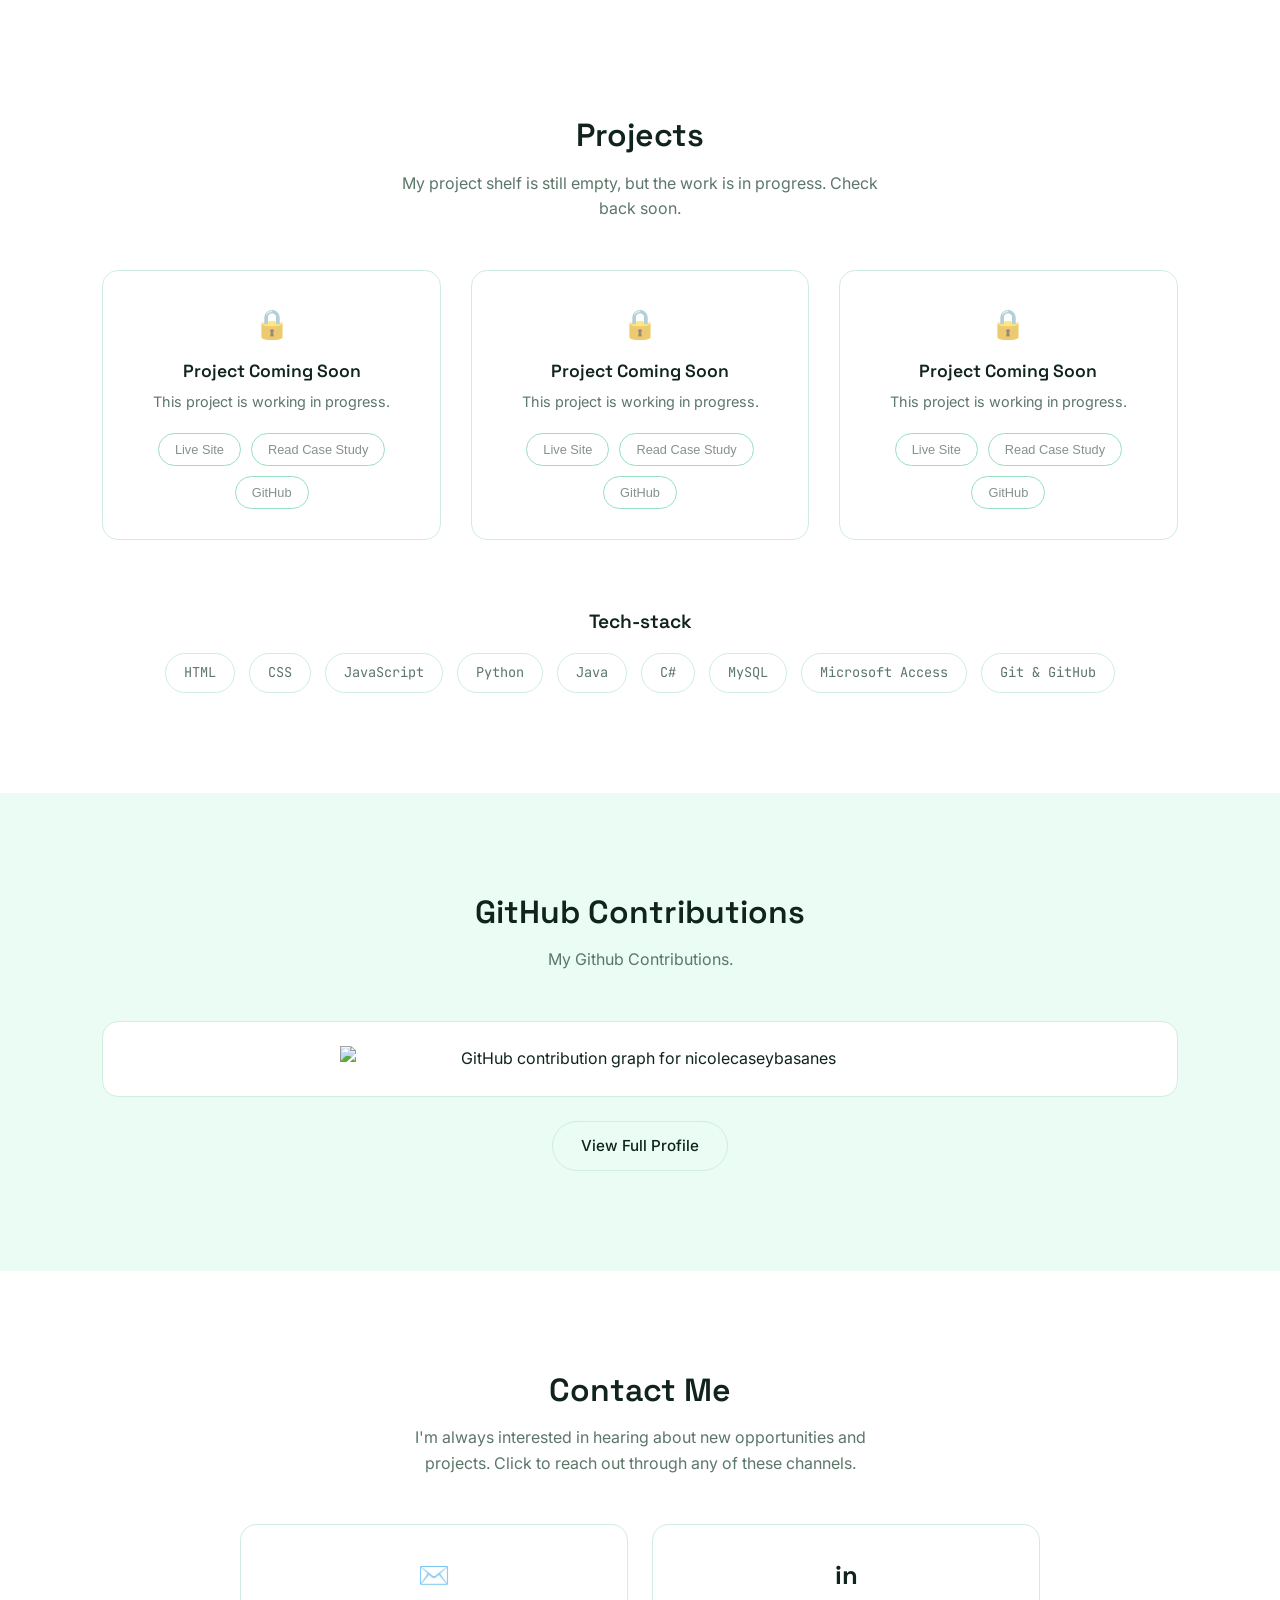
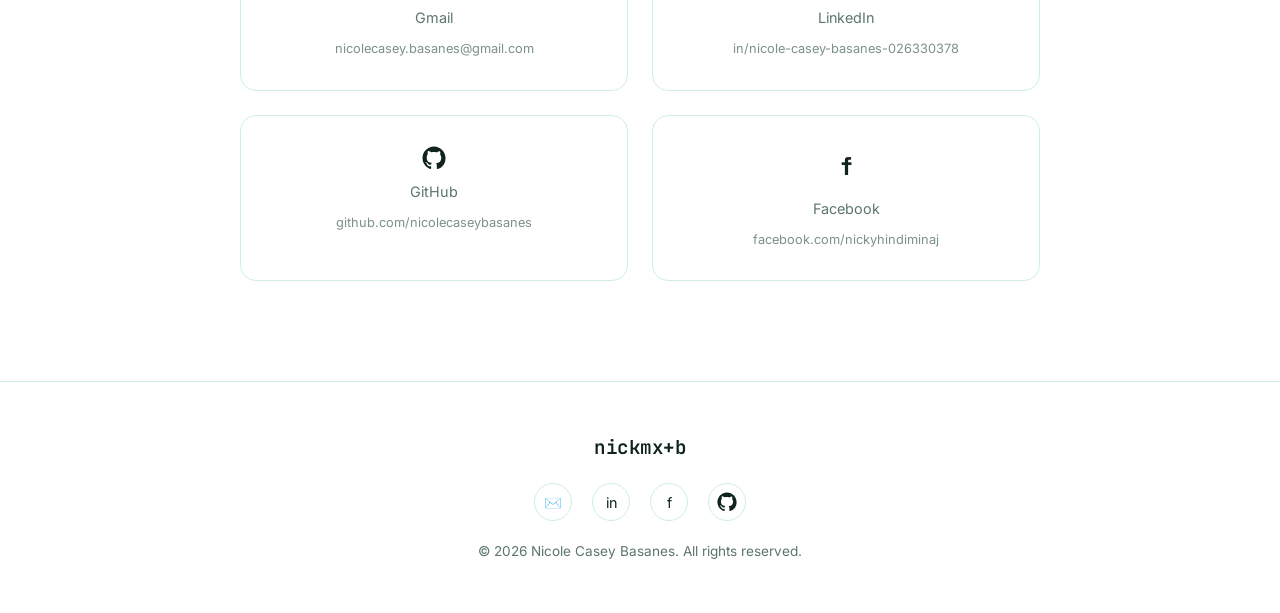
==== commit 3b0ff966: "Modified Dark Mode Feature" ====
--- a/index.html
+++ b/index.html
@@ -14,6 +14,16 @@
 </head>
 <body>
 
+  <!-- ================= SPLASH SCREEN =================-->
+
+ <div id="splash-screen" class="splash-screen">
+  <div class="splash-header-row">
+    <span class="splash-logo">nickmx+b</span>
+    <span class="splash-moon">🌙</span>
+  </div>
+  <div class="splash-loader"></div>
+</div>
+
   <!-- ================= HEADER ================= -->
   <!-- Sticky header: logo + dark mode toggle on the left, nav on the right -->
   <header class="site-header">
@@ -21,9 +31,10 @@
       <span class="logo">nickmx+b</span>
 
       <!-- Dark mode toggle button -->
-      <button id="theme-toggle" class="theme-toggle" aria-label="Toggle dark mode">
+        <button id="theme-toggle" class="theme-toggle" aria-label="Toggle dark mode">
         <span class="toggle-icon">🌙</span>
-      </button>
+        <span class="toggle-label">ON</span>
+        </button>
     </div>
 
     <nav class="site-nav">
@@ -43,7 +54,7 @@
     <section id="home" class="hero">
       <div class="hero-text">
         <p class="hero-eyebrow">Hi, I'm</p>
-        <h1 class="hero-name">Nicole Casey Basanes</h1>
+        <h1 class="hero-name">Nicole Casey!</h1>
 
         <!-- Typing animation text, driven by script.js -->
         <p class="typing-line">
--- a/css/style.css
+++ b/css/style.css
@@ -128,6 +128,88 @@
 }
 
 /* =====================================================
+   SPLASH SCREEN
+   Shown on first load, animates its logo + moon into
+   the real header, then removes itself
+===================================================== */
+.splash-screen {
+  position: fixed;
+  inset: 0;
+  z-index: 999;
+  display: flex;
+  flex-direction: column;
+  align-items: center;
+  justify-content: center;
+  gap: 20px;
+  background-color: var(--bg);
+  transition: opacity 0.6s ease;
+}
+
+.splash-header-row {
+  display: flex;
+  align-items: center;
+  gap: 12px;
+}
+
+.splash-logo {
+  font-family: 'JetBrains Mono', monospace;
+  font-weight: 600;
+  font-size: 2rem;
+  color: var(--text);
+  transition: transform 0.7s ease, font-size 0.7s ease;
+}
+
+.splash-moon {
+  font-size: 1.6rem;
+  transition: transform 0.7s ease, font-size 0.7s ease;
+}
+.splash-moon.splash-moon-toggle {
+  width: 36px;
+  height: 36px;
+  border: 1px solid var(--border);
+  border-radius: 50%;
+  display: flex;
+  align-items: center;
+  justify-content: center;
+  font-size: 1rem;
+}
+
+/* Simple pulsing dot loader */
+.splash-loader {
+  width: 200px;
+  height: 4px;
+  border-radius: 10px;
+  background-color: var(--border);
+  overflow: hidden;
+}
+
+.splash-loader::after {
+  content: "";
+  display: block;
+  height: 100%;
+  width: 0%;
+  background-color: var(--accent);
+  border-radius: 10px;
+  animation: splash-progress 3s ease-in-out forwards;
+}
+
+@keyframes splash-progress {
+  0%   { width: 0%; }
+  100% { width: 100%; }
+}
+
+/* Exit state — fades the whole overlay out */
+.splash-screen.splash-exit {
+  opacity: 0;
+  pointer-events: none;
+}
+
+/* Prevents scrolling while splash is visible */
+body.loading {
+  overflow: hidden;
+}
+
+/* =====================================================
    HEADER — sticky, logo/toggle on left, nav on right
 ===================================================== */
 .site-header {
@@ -158,21 +240,29 @@
 
 /* Dark mode toggle button */
 .theme-toggle {
+  display: flex;
+  align-items: center;
+  justify-content: center;
+  gap: 6px;
+  min-width: 68px;
+  height: 32px;
+  padding: 0 14px;
+  border: 1px solid var(--border);
+  border-radius: 20px;
   background: none;
-  border: 1px solid var(--border);
-  border-radius: 50%;
-  width: 36px;
-  height: 36px;
   cursor: pointer;
-  display: flex;
-  align-items: center;
-  justify-content: center;
-  transition: transform 0.3s ease, border-color 0.3s ease;
+  transition: border-color 0.3s ease, background-color 0.3s ease;
 }
 
 .theme-toggle:hover {
-  transform: rotate(15deg);
   border-color: var(--accent);
+}
+
+.toggle-label {
+  font-family: 'JetBrains Mono', monospace;
+  font-size: 0.75rem;
+  font-weight: 600;
+  color: var(--text);
 }
 
 /* Navigation — right side, simple underline transition on hover */
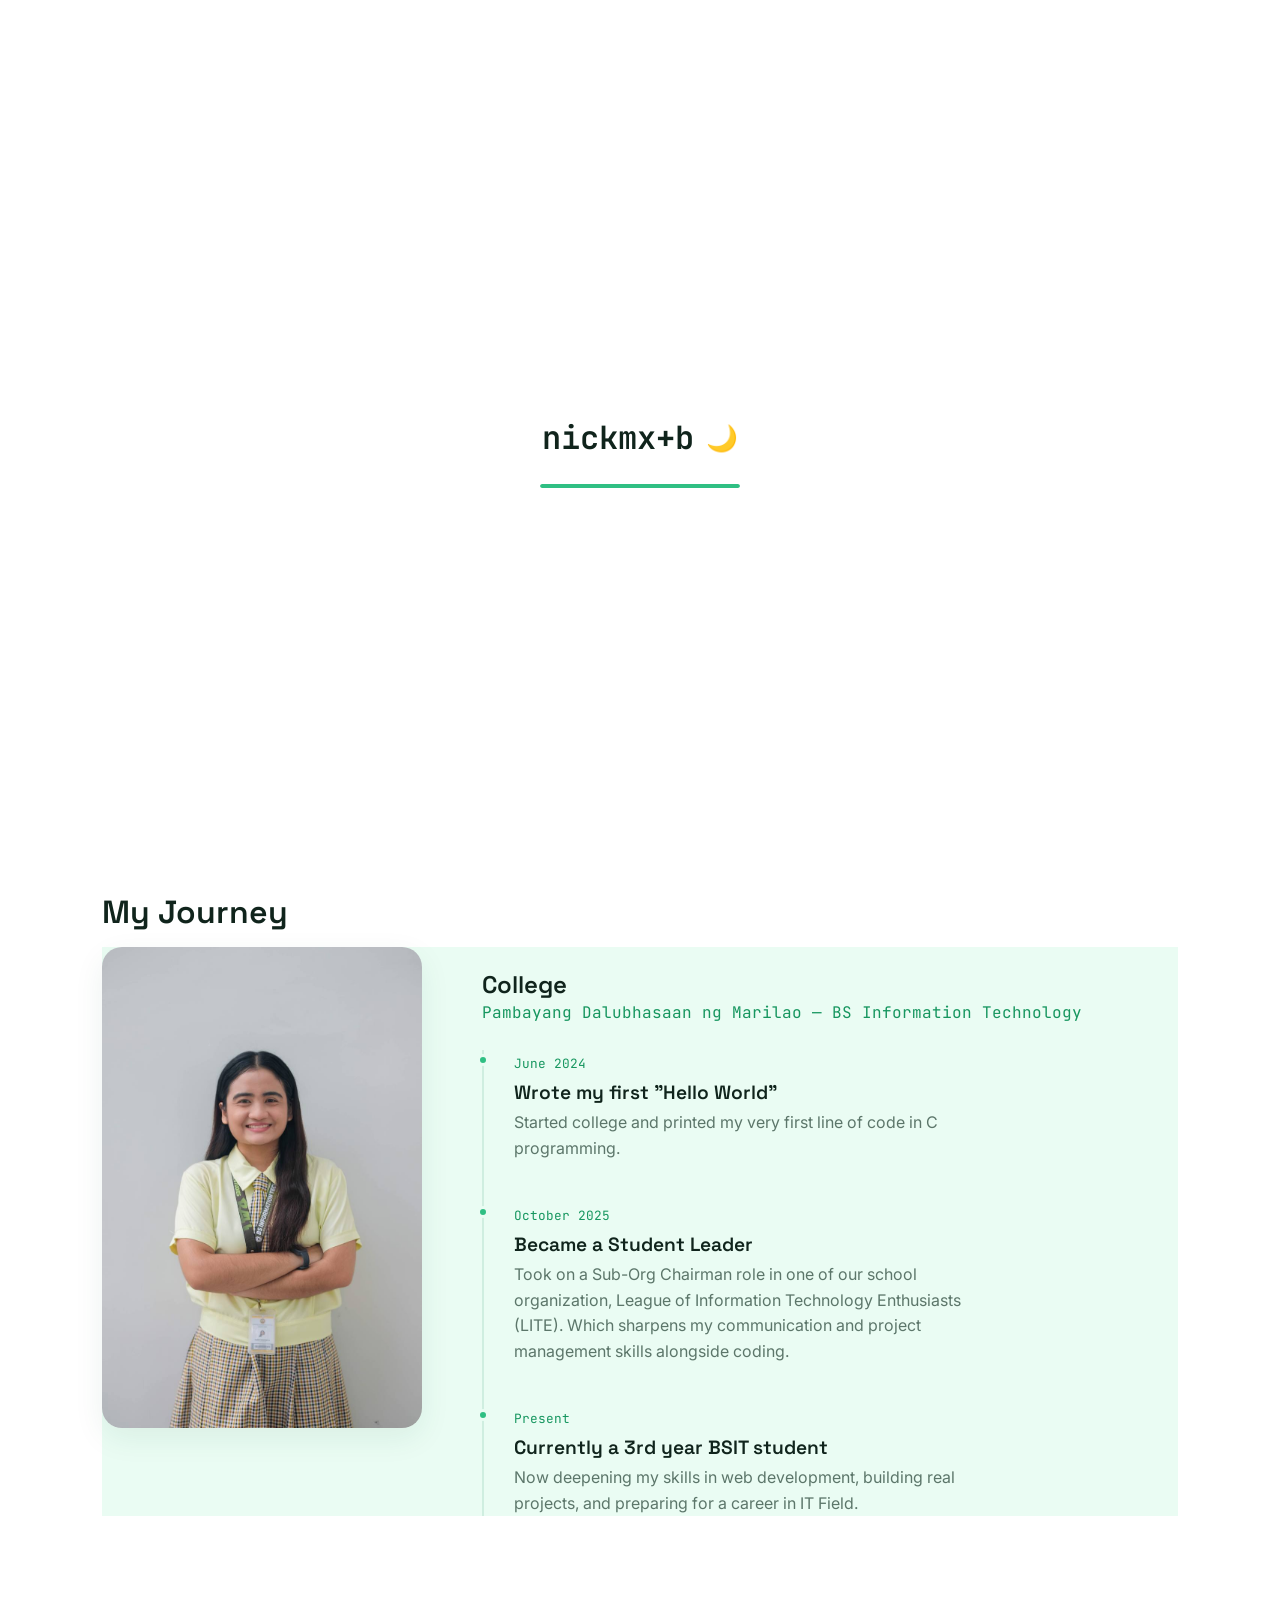
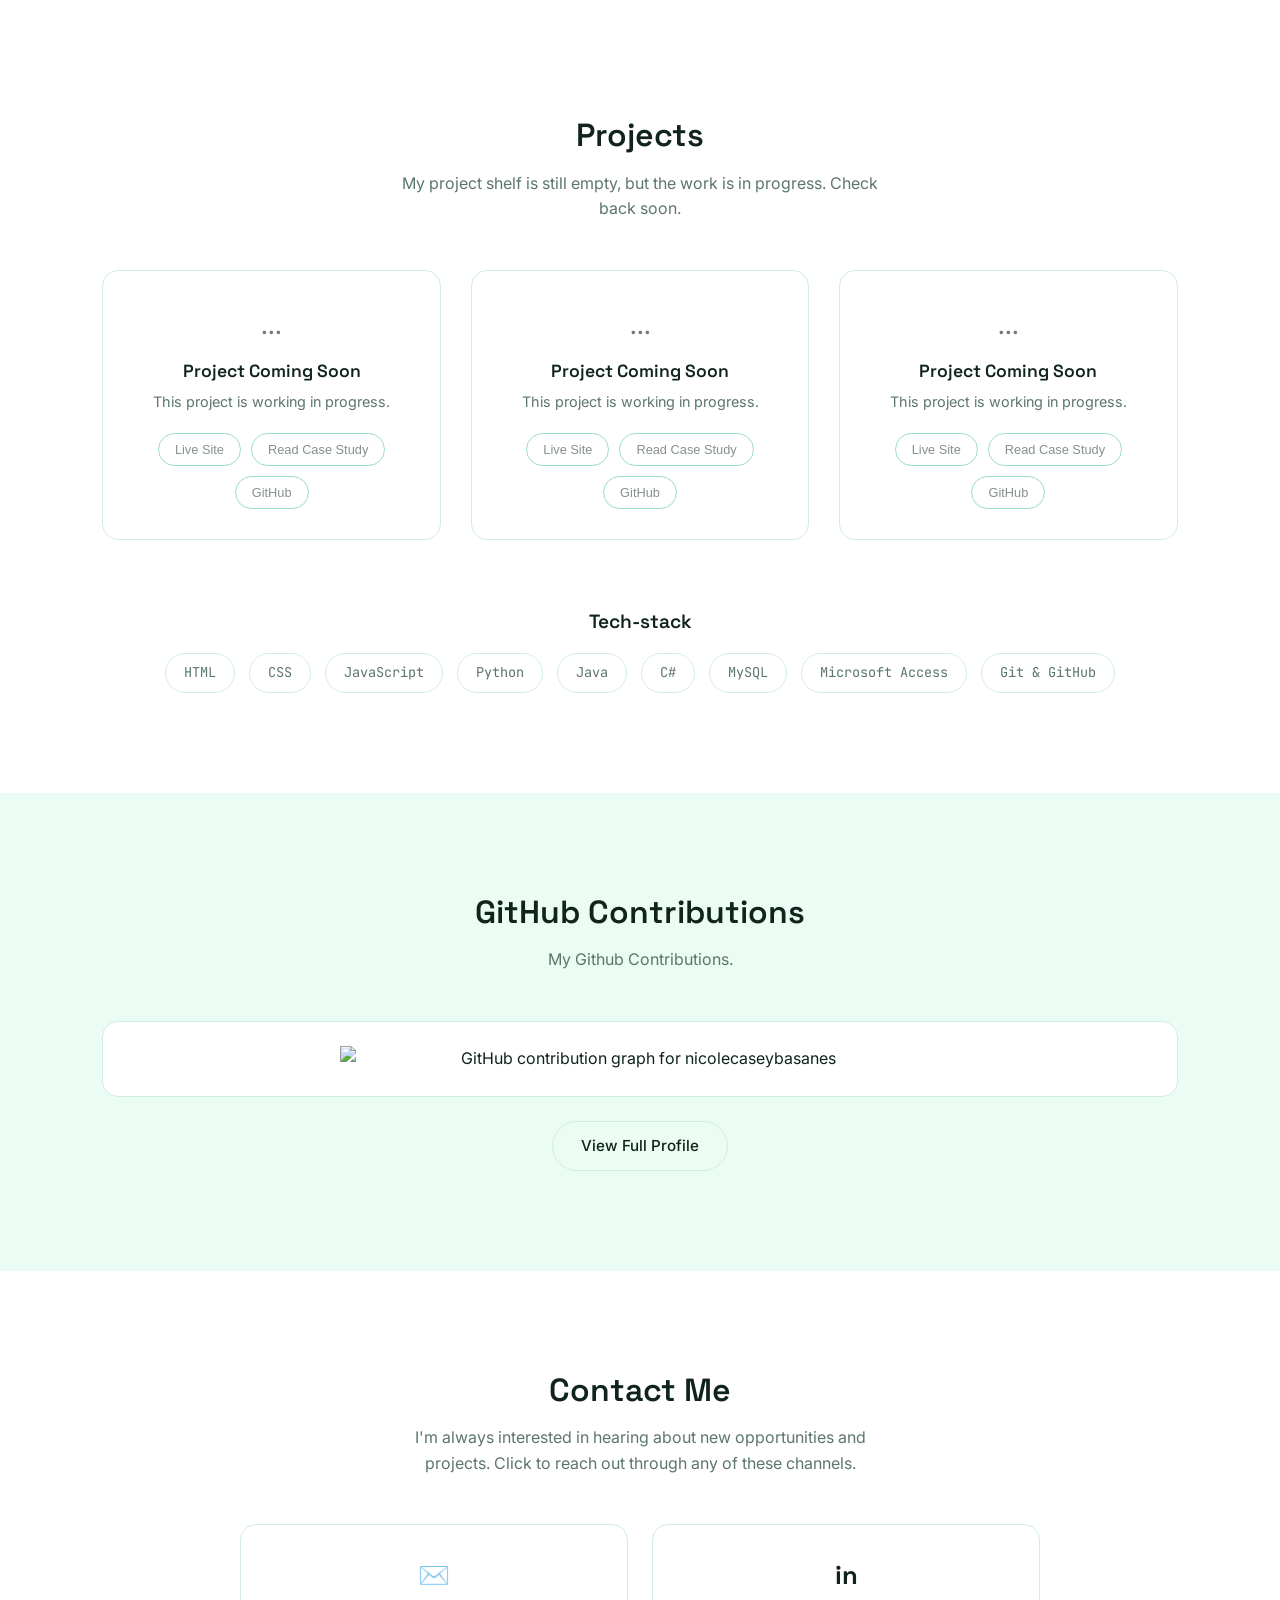
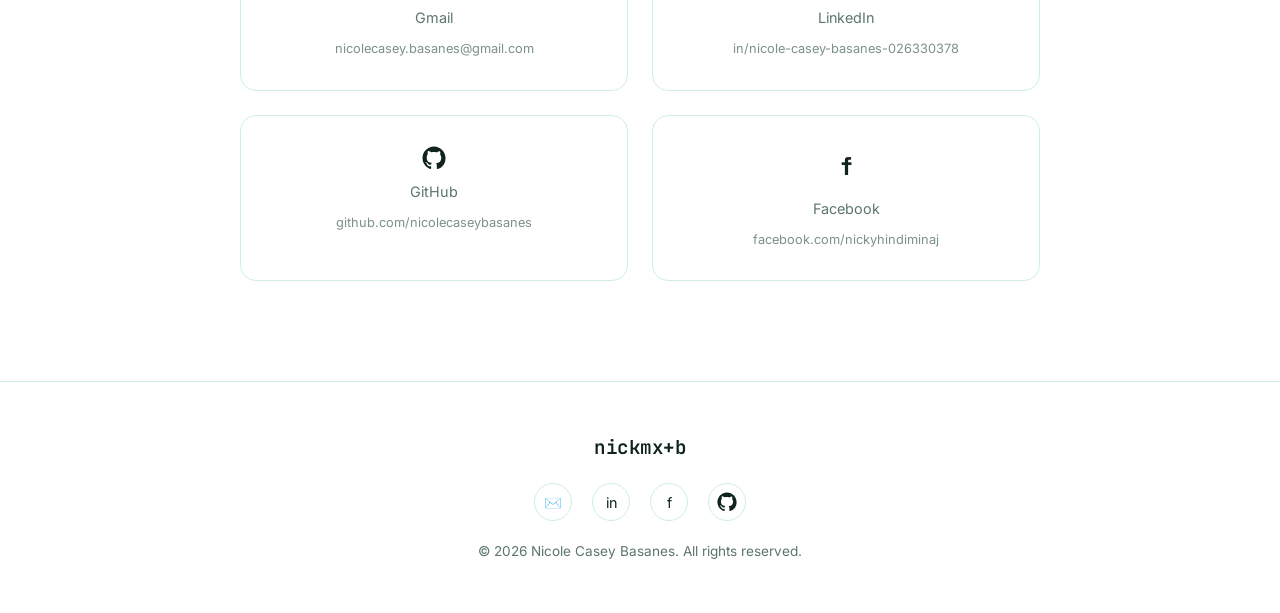
==== commit e6506359: "modified index.html" ====
--- a/index.html
+++ b/index.html
@@ -147,7 +147,7 @@
 
         <!-- Locked project card 1 -->
         <article class="project-card locked">
-          <div class="lock-icon">🔒</div>
+          <div class="lock-icon">...</div>
           <h3 class="project-title">Project Coming Soon</h3>
           <p class="project-desc">This project is working in progress.</p>
           <div class="project-actions">
@@ -159,7 +159,7 @@
 
         <!-- Locked project card 2 -->
         <article class="project-card locked">
-          <div class="lock-icon">🔒</div>
+          <div class="lock-icon">...</div>
           <h3 class="project-title">Project Coming Soon</h3>
           <p class="project-desc">This project is working in progress.</p>
           <div class="project-actions">
@@ -171,7 +171,7 @@
 
         <!-- Locked project card 3 -->
         <article class="project-card locked">
-          <div class="lock-icon">🔒</div>
+          <div class="lock-icon">...</div>
           <h3 class="project-title">Project Coming Soon</h3>
           <p class="project-desc">This project is working in progress.</p>
           <div class="project-actions">
--- a/css/style.css
+++ b/css/style.css
@@ -365,7 +365,7 @@
 /* Row holding the two hero buttons */
 .hero-actions {
   display: flex;
-  flex-wrap: wrap;
+  flex-wrap: nowrap;
   gap: 16px;
 }
 
@@ -684,6 +684,10 @@
     order: -1;
     max-width: 260px;
   }
+  .hero-actions .btn {
+  padding: 10px 18px;
+  font-size: 0.85rem;
+}
 }
 
 /* Respect users who prefer reduced motion */
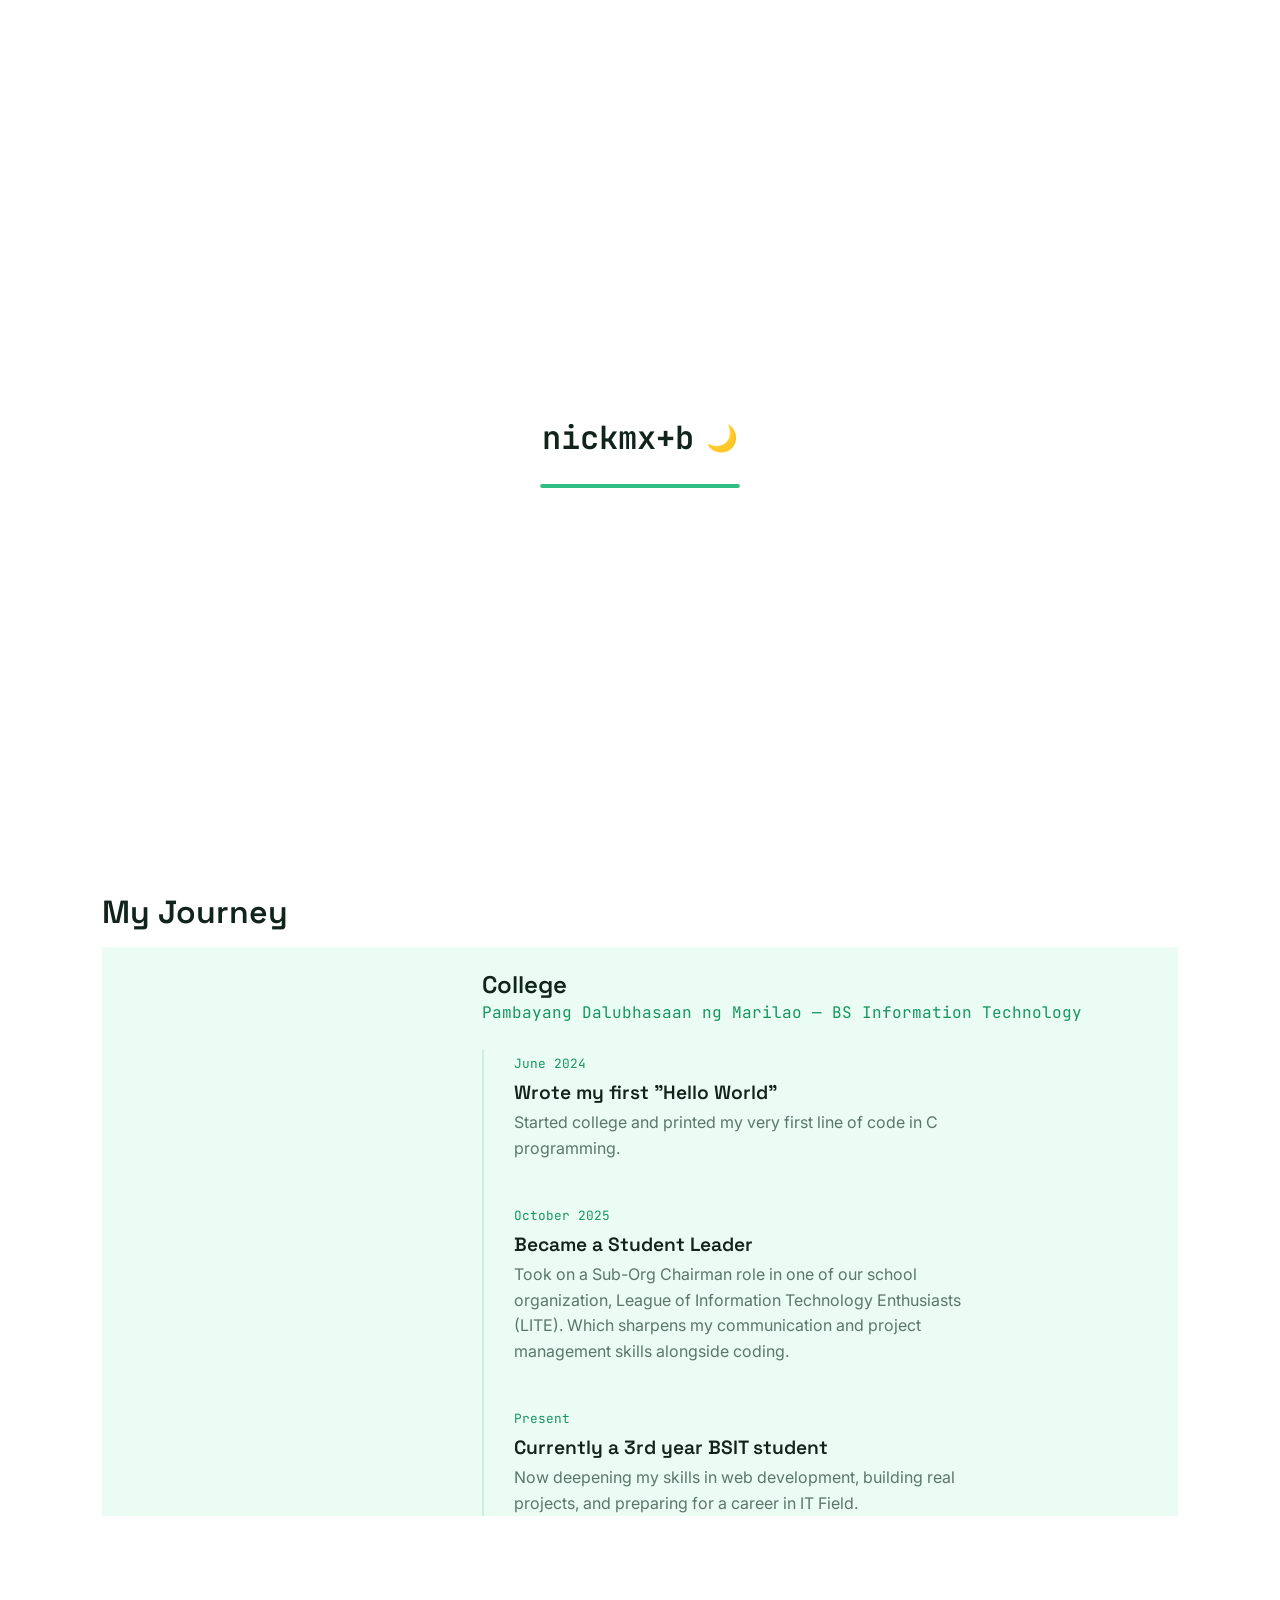
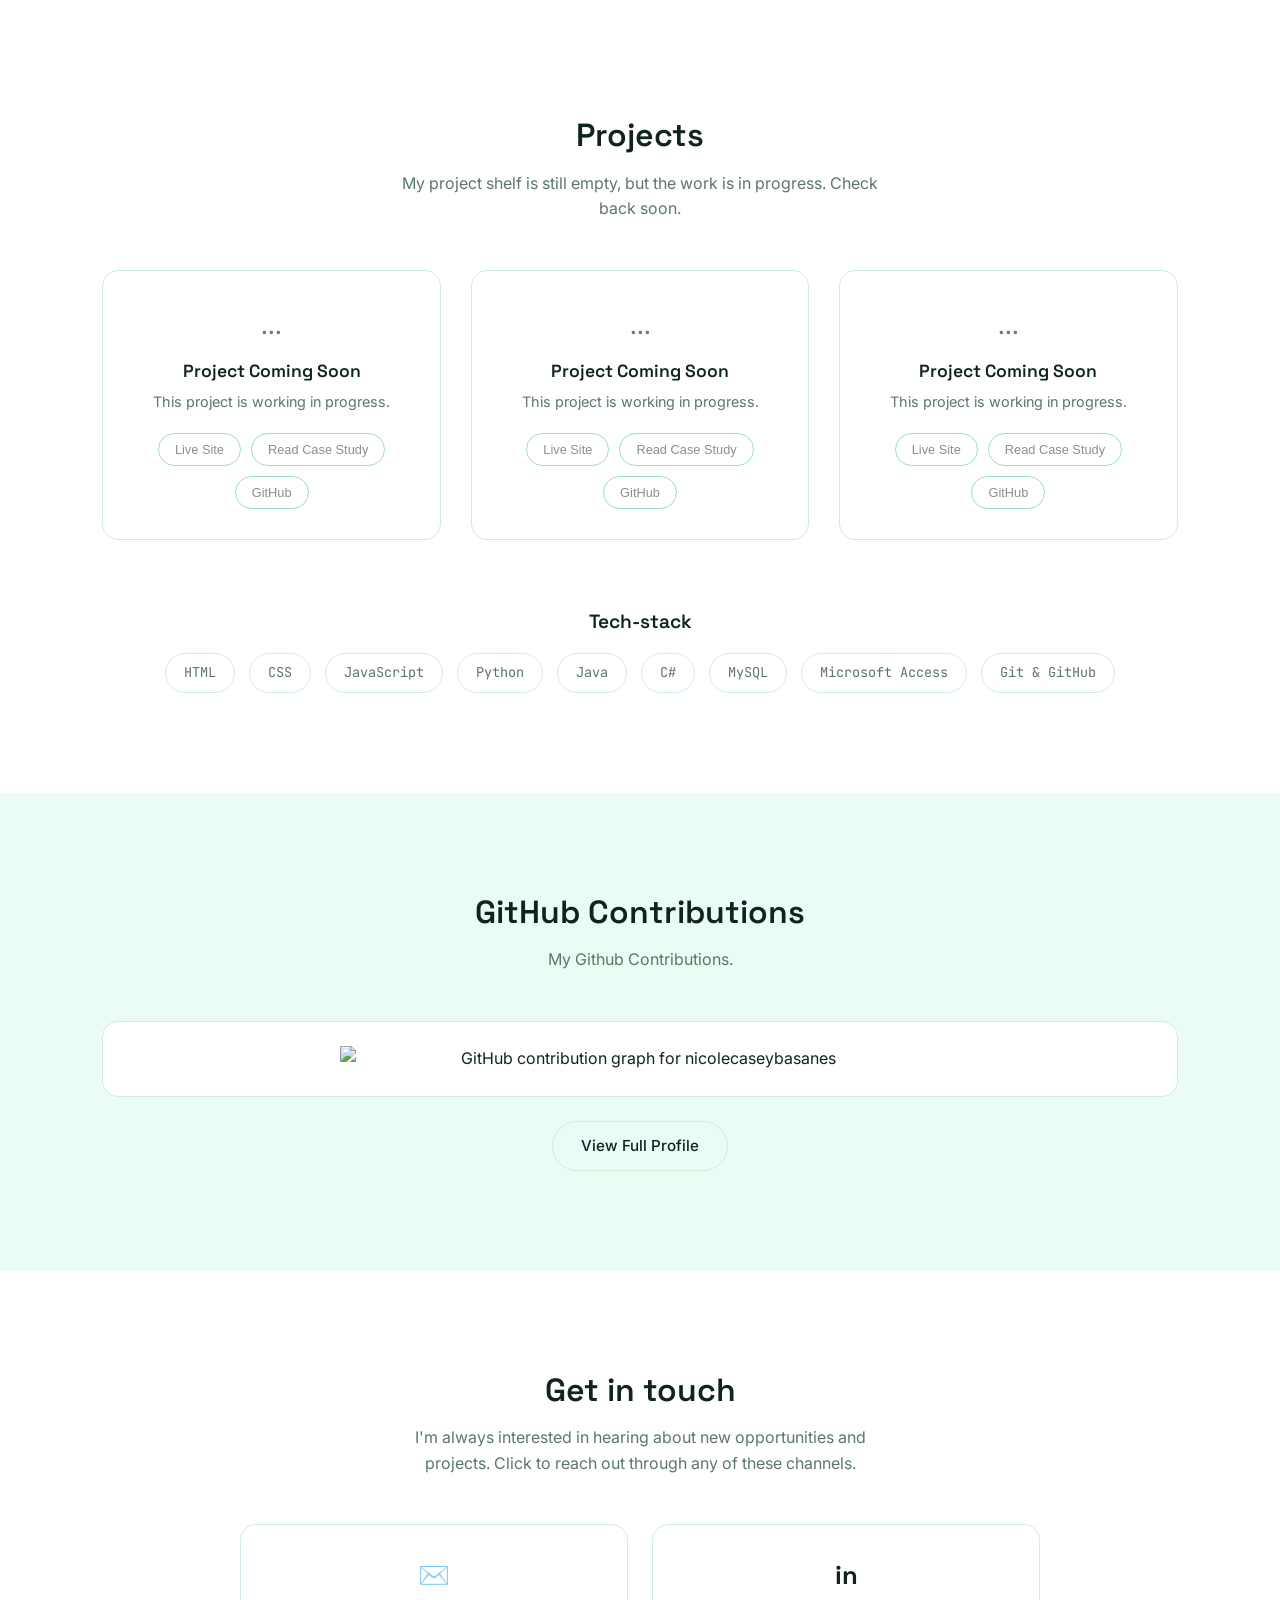
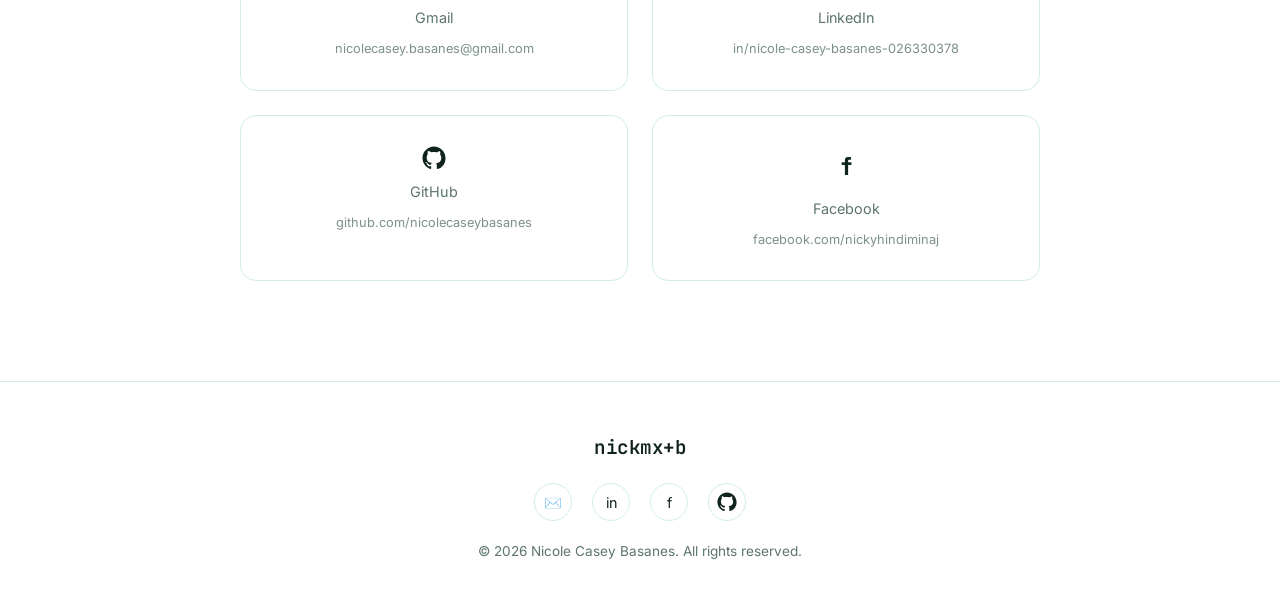
==== commit a0869c61: "added a transition" ====
--- a/index.html
+++ b/index.html
@@ -18,8 +18,8 @@
 
  <div id="splash-screen" class="splash-screen">
   <div class="splash-header-row">
-    <span class="splash-logo">nickmx+b</span>
-    <span class="splash-moon">🌙</span>
+    <span class="splash-logo reveal">nickmx+b</span>
+    <span class="splash-moon reveal">🌙</span>
   </div>
   <div class="splash-loader"></div>
 </div>
@@ -33,17 +33,17 @@
       <!-- Dark mode toggle button -->
         <button id="theme-toggle" class="theme-toggle" aria-label="Toggle dark mode">
         <span class="toggle-icon">🌙</span>
-        <span class="toggle-label">ON</span>
+        <span class="toggle-label">TURN ON</span>
         </button>
     </div>
 
     <nav class="site-nav">
       <ul class="nav-list">
-        <li><a href="#home" class="nav-link">Home</a></li>
-        <li><a href="#journey" class="nav-link">My Journey</a></li>
-        <li><a href="#projects" class="nav-link">Projects</a></li>
-        <li><a href="#github" class="nav-link">GitHub</a></li>
-        <li><a href="#contact" class="nav-link nav-contact">Contact Me</a></li>
+        <li><a href="#home" class="nav-link"><span class="nav-icon">Home </span><span class="nav-text">Home</span></a></li>
+        <li><a href="#journey" class="nav-link"><span class="nav-icon">Journey </span><span class="nav-text">My Journey</span></a></li>
+        <li><a href="#projects" class="nav-link"><span class="nav-icon">Projects </span><span class="nav-text">Projects</span></a></li>
+        <li><a href="#github" class="nav-link"><span class="nav-icon">GitHub</span><span class="nav-text">GitHub</span></a></li>
+        <li><a href="#contact" class="nav-link nav-contact">Contact</a></li>
       </ul>
     </nav>
   </header>
@@ -52,22 +52,22 @@
 
     <!-- ================= HOME / HERO SECTION ================= -->
     <section id="home" class="hero">
-      <div class="hero-text">
-        <p class="hero-eyebrow">Hi, I'm</p>
-        <h1 class="hero-name">Nicole Casey!</h1>
+      <div class="hero-text reveal">
+        <p class="hero-eyebrow reveal">Hi, I'm</p>
+        <h1 class="hero-name reveal">Nicole Casey!</h1>
 
         <!-- Typing animation text, driven by script.js -->
-        <p class="typing-line">
+        <p class="typing-line reveal">
           <span id="typing-text"></span><span class="cursor">|</span>
         </p>
 
-        <p class="hero-desc">
+        <p class="hero-desc reveal">
           You may call me <b>Nicky</b>! I enjoy turning ideas into simple, working code
           and designing interfaces that feel easy to use.
         </p>
 
         <!-- Two hero actions: scroll to contact, and download resume -->
-        <div class="hero-actions">
+        <div class="hero-actions reveal ">
           <a href="#contact" class="btn btn-primary">Let's Connect</a>
 
           <!-- Replace "resume.pdf" with your actual resume file placed in this same folder -->
@@ -75,58 +75,58 @@
         </div>
       </div>
 
-      <div class="hero-image">
+      <div class="hero-image reveal">
         <!-- Replace this src with your own photo -->
         <img src="images/photo_2026-05-23_23-17-02.jpg" alt="Photo of Nicole Casey Basanes">
       </div>
     </section>
 
     <!-- ================= MY JOURNEY SECTION ================= -->
-    <section id="journey" class="journey">
+    <section id="journey" class="journey reveal">
        <h2 class="section-title">My Journey</h2>
 
-<div class="journey-columns">
-      <div class="journey-image">
+      <div class="journey-columns reveal">
+          <div class="journey-image reveal">
         
-        <img src="images/photo_2026-07-13_17-02-26.jpg" alt="Photo of Nicole Casey Basanes">
-      </div>
-
-      <div class="journey-content">
+              <img src="images/photo_2026-07-13_17-02-26.jpg" alt="Photo of Nicole Casey Basanes">
+      </div>
+
+      <div class="journey-content reveal">
        
         <p class="journey-school"><h1>College</h1></p>
         <p class="journey-school">Pambayang Dalubhasaan ng Marilao — BS Information Technology</p>
          
         <!-- Timeline styled like a git commit log — dots connected by a line -->
-        <ol class="timeline">
-          <li class="timeline-item">
-            <span class="timeline-dot"></span>
-            <div class="timeline-body">
-              <span class="timeline-tag">June 2024</span>
-              <h3 class="timeline-title">Wrote my first "Hello World"</h3>
-              <p class="timeline-text">
+        <ol class="timeline reveal">
+          <li class="timeline-item reveal">
+            <span class="timeline-dot reveal"></span>
+            <div class="timeline-body reveal">
+              <span class="timeline-tag reveal">June 2024</span>
+              <h3 class="timeline-title reveal">Wrote my first "Hello World"</h3>
+              <p class="timeline-text reveal">
                 Started college and printed my very first line of code in C programming. 
               </p>
             </div>
           </li>
 
-          <li class="timeline-item">
-            <span class="timeline-dot"></span>
-            <div class="timeline-body">
-              <span class="timeline-tag">October 2025</span>
-              <h3 class="timeline-title">Became a Student Leader</h3>
-              <p class="timeline-text">
+          <li class="timeline-item reveal">
+            <span class="timeline-dot reveal"></span>
+            <div class="timeline-body reveal">
+              <span class="timeline-tag reveal">October 2025</span>
+              <h3 class="timeline-title reveal">Became a Student Leader</h3>
+              <p class="timeline-text reveal">
                 Took on a Sub-Org Chairman role in one of our school organization, League of Information Technology Enthusiasts (LITE). Which sharpens my
                 communication and project management skills alongside coding.
               </p>
             </div>
           </li>
 
-          <li class="timeline-item">
-            <span class="timeline-dot"></span>
-            <div class="timeline-body">
-              <span class="timeline-tag">Present</span>
-              <h3 class="timeline-title">Currently a 3rd year BSIT student</h3>
-              <p class="timeline-text">
+          <li class="timeline-item reveal">
+            <span class="timeline-dot reveal"></span>
+            <div class="timeline-body reveal">
+              <span class="timeline-tag reveal">Present</span>
+              <h3 class="timeline-title reveal">Currently a 3rd year BSIT student</h3>
+              <p class="timeline-text reveal">
                 Now deepening my skills in web development, building real projects,
                 and preparing for a career in IT Field.
               </p>
@@ -137,13 +137,13 @@
     </section>
 </div>
     <!-- ================= PROJECTS SECTION ================= -->
-    <section id="projects" class="projects">
+    <section id="projects" class="projects reveal">
       <h2 class="section-title center">Projects</h2>
       <p class="section-subtitle">
         My project shelf is still empty, but the work is in progress. Check back soon.
       </p>
 
-      <div class="project-grid">
+      <div class="project-grid reveal">
 
         <!-- Locked project card 1 -->
         <article class="project-card locked">
@@ -202,13 +202,13 @@
 
     <!-- ================= GITHUB CONTRIBUTIONS SECTION ================= -->
    
-    <section id="github" class="github-section">
+    <section id="github" class="github-section reveal">
       <h2 class="section-title center">GitHub Contributions</h2>
       <p class="section-subtitle">
         My Github Contributions.
       </p>
 
-      <div class="github-graph-wrapper">
+      <div class="github-graph-wrapper reveal">
         <img
           class="github-graph"
           src="https://ghchart.rshah.org/2fbf83/nicolecaseybasanes"
@@ -221,11 +221,11 @@
     </section>
 
     <!-- ================= CONTACT SECTION ================= -->
-    <section id="contact" class="contact">
-      <h2 class="section-title center">Contact Me</h2>
+    <section id="contact" class="contact reveal">
+      <h2 class="section-title center">Get in touch</h2>
       <p class="section-subtitle">I'm always interested in hearing about new opportunities and projects. Click to reach out through any of these channels.</p>
 
-      <div class="contact-grid">
+      <div class="contact-grid reveal">
 
         <!-- Gmail button opens Gmail compose with the receiver pre-filled -->
         <a class="contact-card"
@@ -267,7 +267,7 @@
   </main>
 
   <!-- ================= FOOTER ================= -->
-  <footer class="site-footer">
+  <footer class="site-footer reveal">
     <span class="logo footer-logo">nickmx+b</span>
 
     <ul class="footer-socials">
--- a/css/style.css
+++ b/css/style.css
@@ -31,6 +31,17 @@
 /* =====================================================
    RESET & BASE
 ===================================================== */
+/* Scroll reveal — elements fade + slide up into view */
+.reveal {
+  opacity: 0;
+  transform: translateY(30px);
+  transition: opacity 0.8s ease, transform 0.8s ease;
+}
+
+.reveal.visible {
+  opacity: 1;
+  transform: translateY(0);
+}
 * {
   margin: 0;
   padding: 0;
@@ -278,6 +289,18 @@
   font-weight: 500;
   padding-bottom: 4px;
 }
+/* Active section indicator — glowing nav link */
+.nav-link.active {
+  color: var(--accent-strong);
+}
+
+.nav-link.active::after {
+  width: 100%;
+}
+
+.nav-link.active .nav-icon {
+  filter: drop-shadow(0 0 6px var(--accent));
+}
 
 .nav-link::after {
   content: "";
@@ -301,6 +324,10 @@
   padding: 8px 20px;
   transition: background-color 0.3s ease, color 0.3s ease;
 }
+.nav-contact.active {
+  background-color: var(--accent);
+  color: var(--bg);
+}
 
 .nav-contact::after {
   display: none; /* no underline needed, it already has a circle */
@@ -309,6 +336,9 @@
 .nav-contact:hover {
   background-color: var(--accent);
   color: var(--bg);
+}
+.nav-icon {
+  display: none;
 }
 
 /* =====================================================
@@ -655,11 +685,18 @@
    RESPONSIVE — stack layouts on smaller screens
 ===================================================== */
 @media (max-width: 900px) {
-  .site-header {
-    flex-direction: column;
-    gap: 16px;
-  }
-
+  main {
+  padding-bottom: 90px;
+}
+.nav-text {
+  display: none;
+}
+
+.nav-icon {
+  display: inline-block;
+  font-size: 1.1rem;
+}
+ 
   .contact-grid {
   grid-template-columns: 1fr;
   }
@@ -688,6 +725,28 @@
   padding: 10px 18px;
   font-size: 0.85rem;
 }
+.site-nav {
+  position: fixed;
+  bottom: 20px;
+  left: 50%;
+  transform: translateX(-50%);
+  background-color: var(--card-bg);
+  border: 1px solid var(--border);
+  border-radius: 50px;
+  padding: 10px 24px;
+  box-shadow: var(--shadow);
+  z-index: 200;
+}
+
+.nav-list {
+  display: flex;
+  flex-wrap: nowrap;
+  gap: 14px;
+}
+
+.nav-link {
+  font-size: 0.85rem;
+}
 }
 
 /* Respect users who prefer reduced motion */
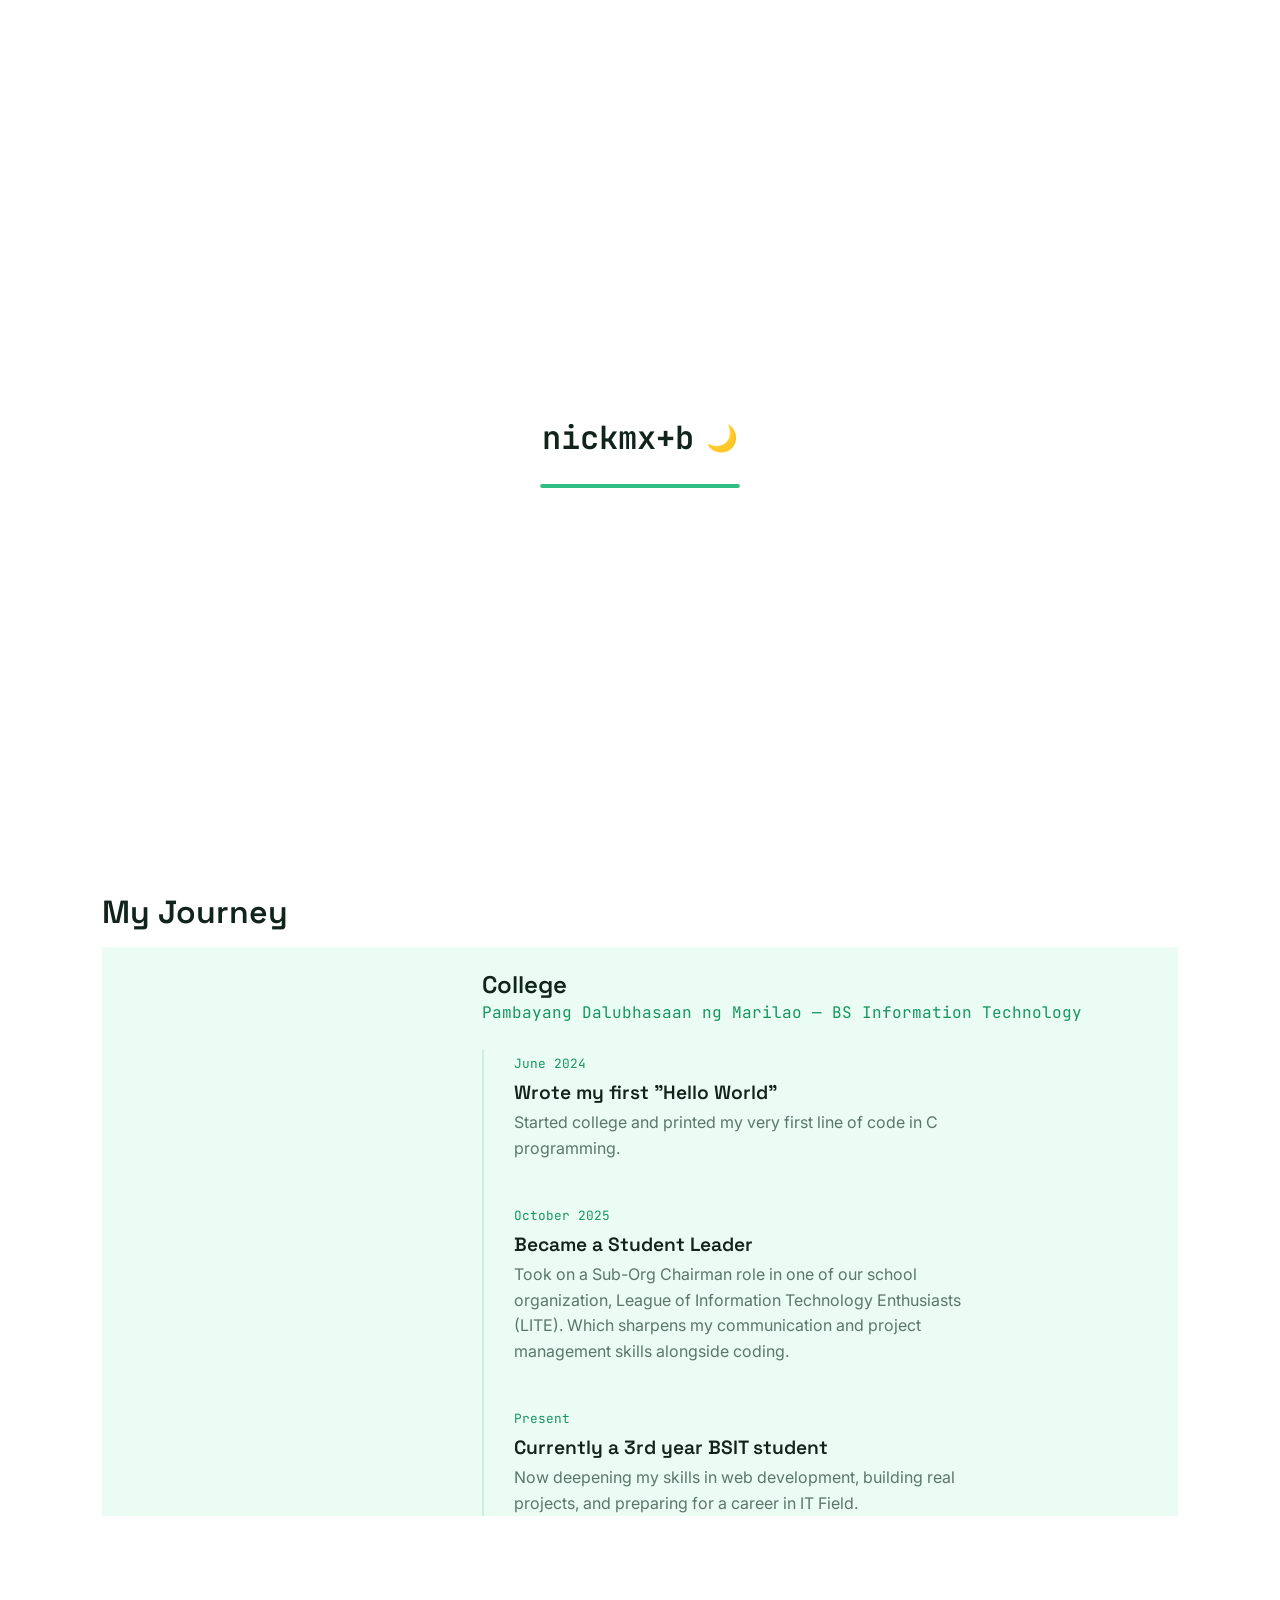
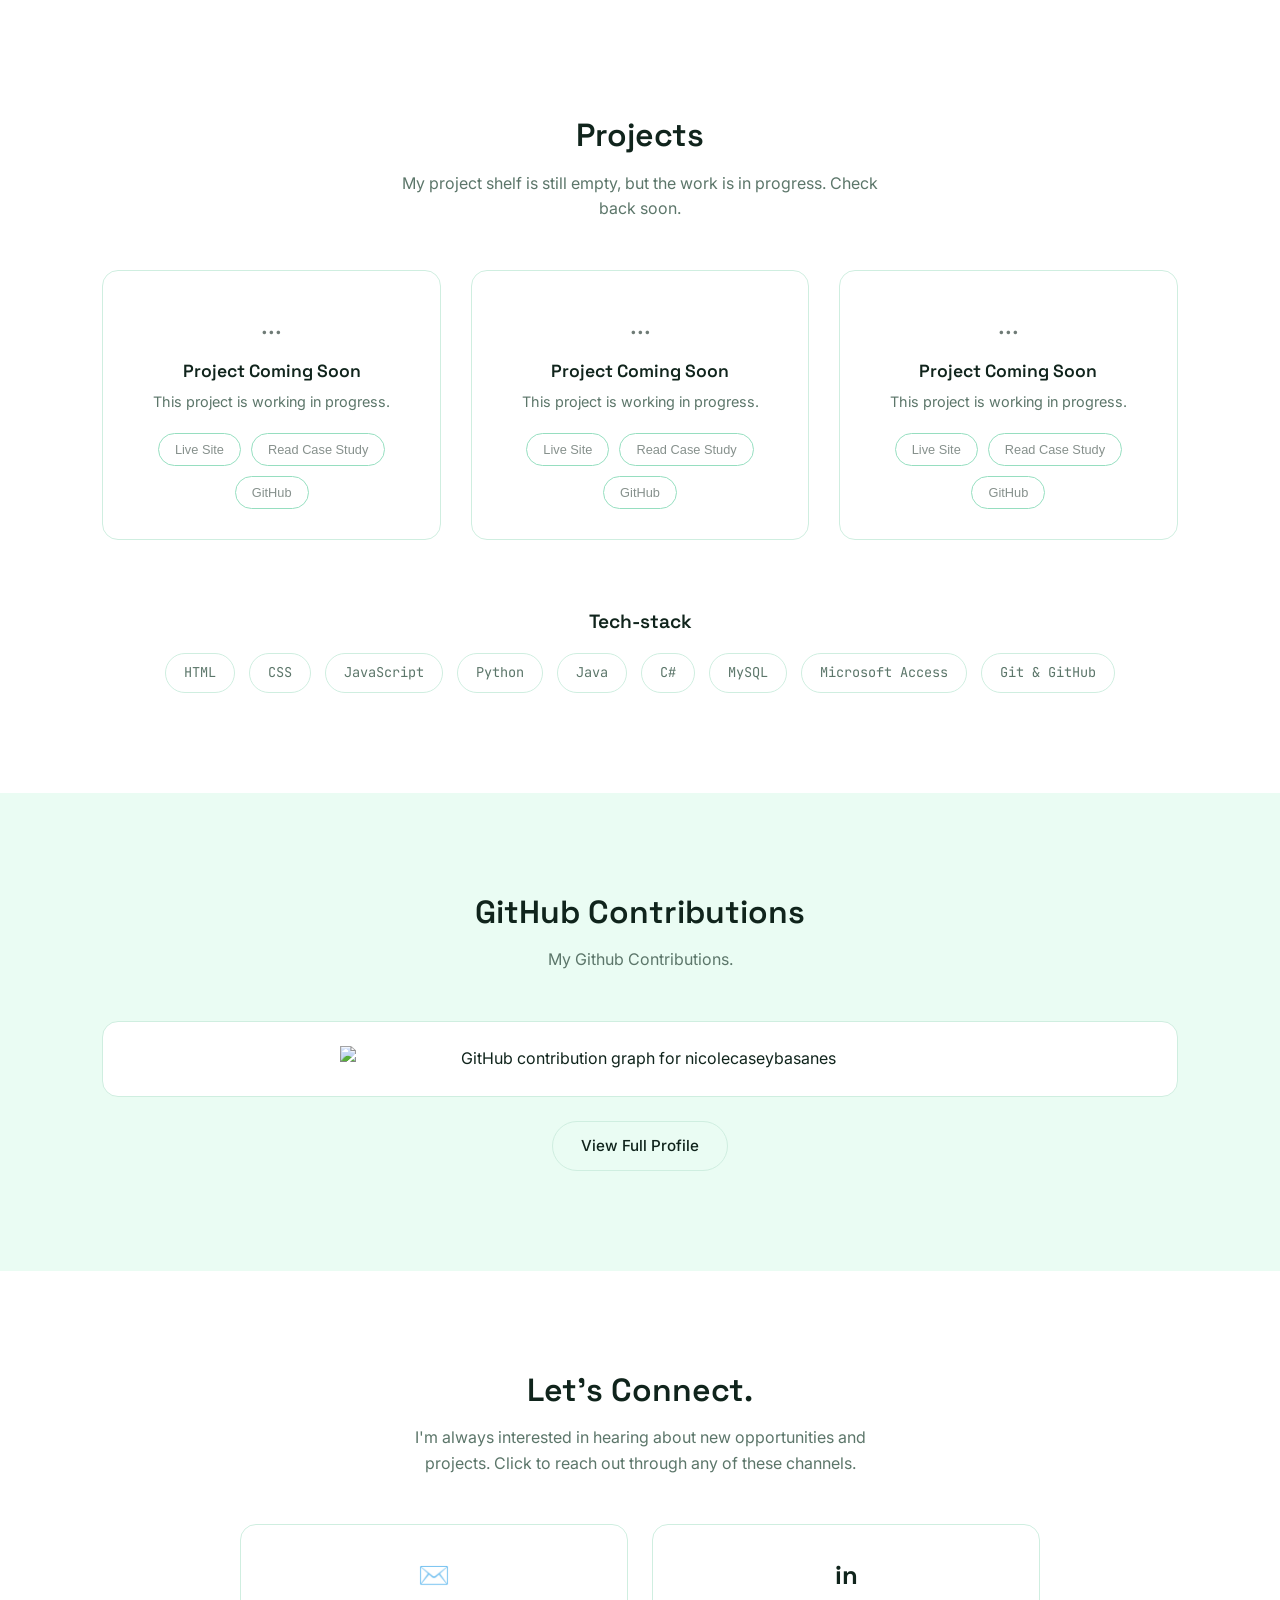
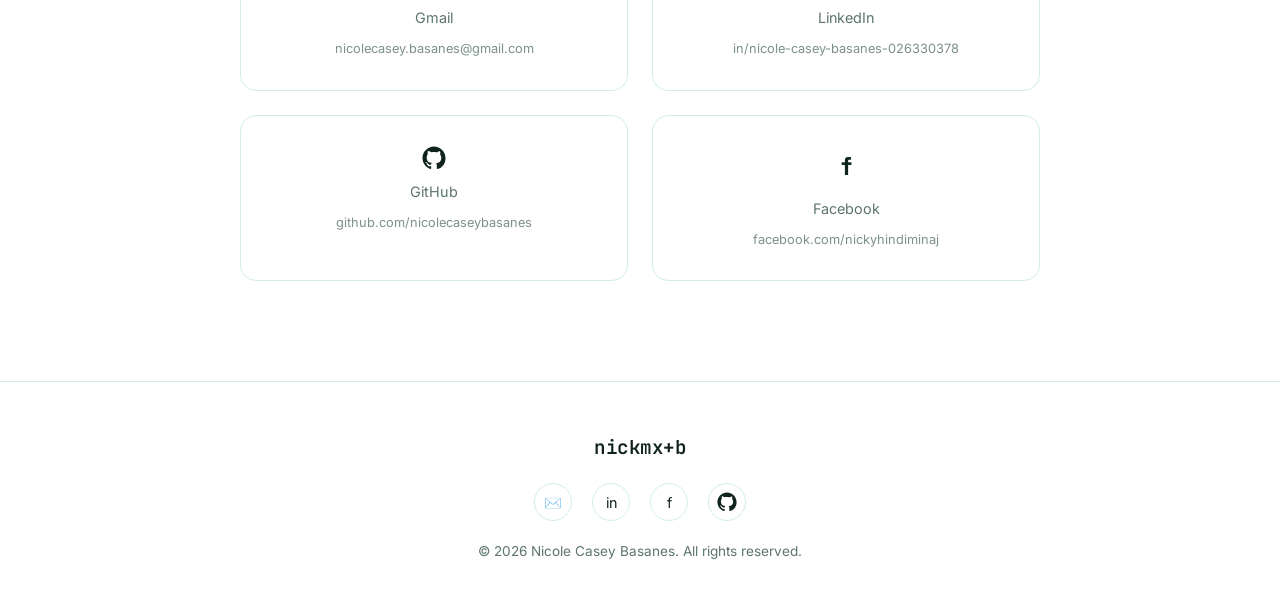
==== commit 134265df: "modified css and html" ====
--- a/index.html
+++ b/index.html
@@ -184,9 +184,9 @@
       </div>
 
       <!-- Tech stack row-->
-      <div class="tech-stack">
+      <div class="tech-stack reveal">
         <h3 class="tech-stack-title">Tech-stack</h3>
-        <ul class="tech-list">
+        <ul class="tech-list reveal">
           <li>HTML</li>
           <li>CSS</li>
           <li>JavaScript</li>
@@ -222,7 +222,7 @@
 
     <!-- ================= CONTACT SECTION ================= -->
     <section id="contact" class="contact reveal">
-      <h2 class="section-title center">Get in touch</h2>
+      <h2 class="section-title center">Let's Connect.</h2>
       <p class="section-subtitle">I'm always interested in hearing about new opportunities and projects. Click to reach out through any of these channels.</p>
 
       <div class="contact-grid reveal">
--- a/css/style.css
+++ b/css/style.css
@@ -685,20 +685,19 @@
    RESPONSIVE — stack layouts on smaller screens
 ===================================================== */
 @media (max-width: 900px) {
-  main {
-  padding-bottom: 90px;
-}
-.nav-text {
-  display: none;
-}
-
-.nav-icon {
-  display: inline-block;
-  font-size: 1.1rem;
-}
- 
+    main {
+      padding-bottom: 90px;
+    }
+  .nav-text {
+    display: none;
+  }
+
+  .nav-icon {
+    display: inline-block;
+    font-size: 1.1rem;
+  }
   .contact-grid {
-  grid-template-columns: 1fr;
+    grid-template-columns: 1fr;
   }
 
   .nav-list {
@@ -748,6 +747,28 @@
   font-size: 0.85rem;
 }
 }
+/* Extra shrink for the bottom nav pill on small phones */
+@media (max-width: 480px) {
+  .site-nav {
+    bottom: 12px;
+    padding: 6px 14px;
+    gap: 10px;
+  }
+
+  .nav-list {
+    gap: 10px;
+  }
+
+  .nav-icon {
+    font-size: 0.9rem;
+  }
+
+  .nav-contact {
+    padding: 6px 14px;
+    font-size: 0.75rem;
+  }
+}
+
 
 /* Respect users who prefer reduced motion */
 @media (prefers-reduced-motion: reduce) {
